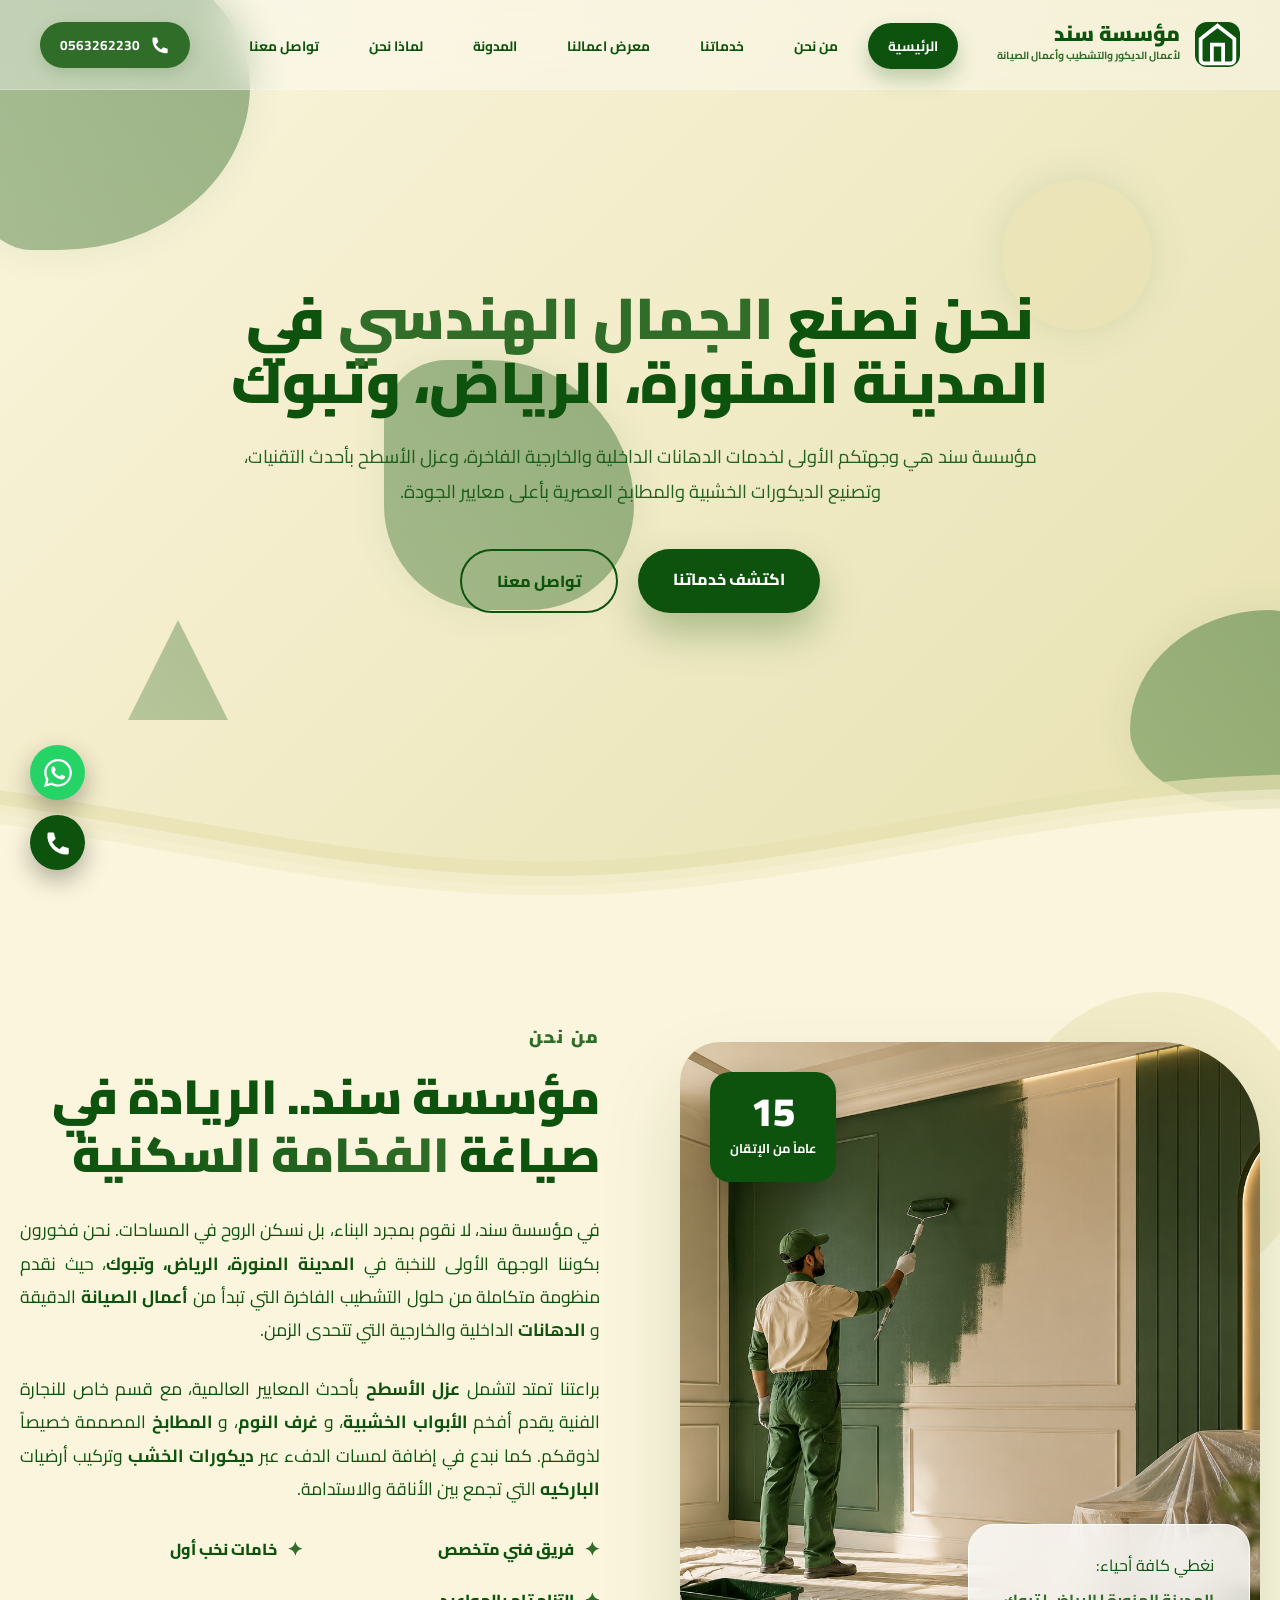
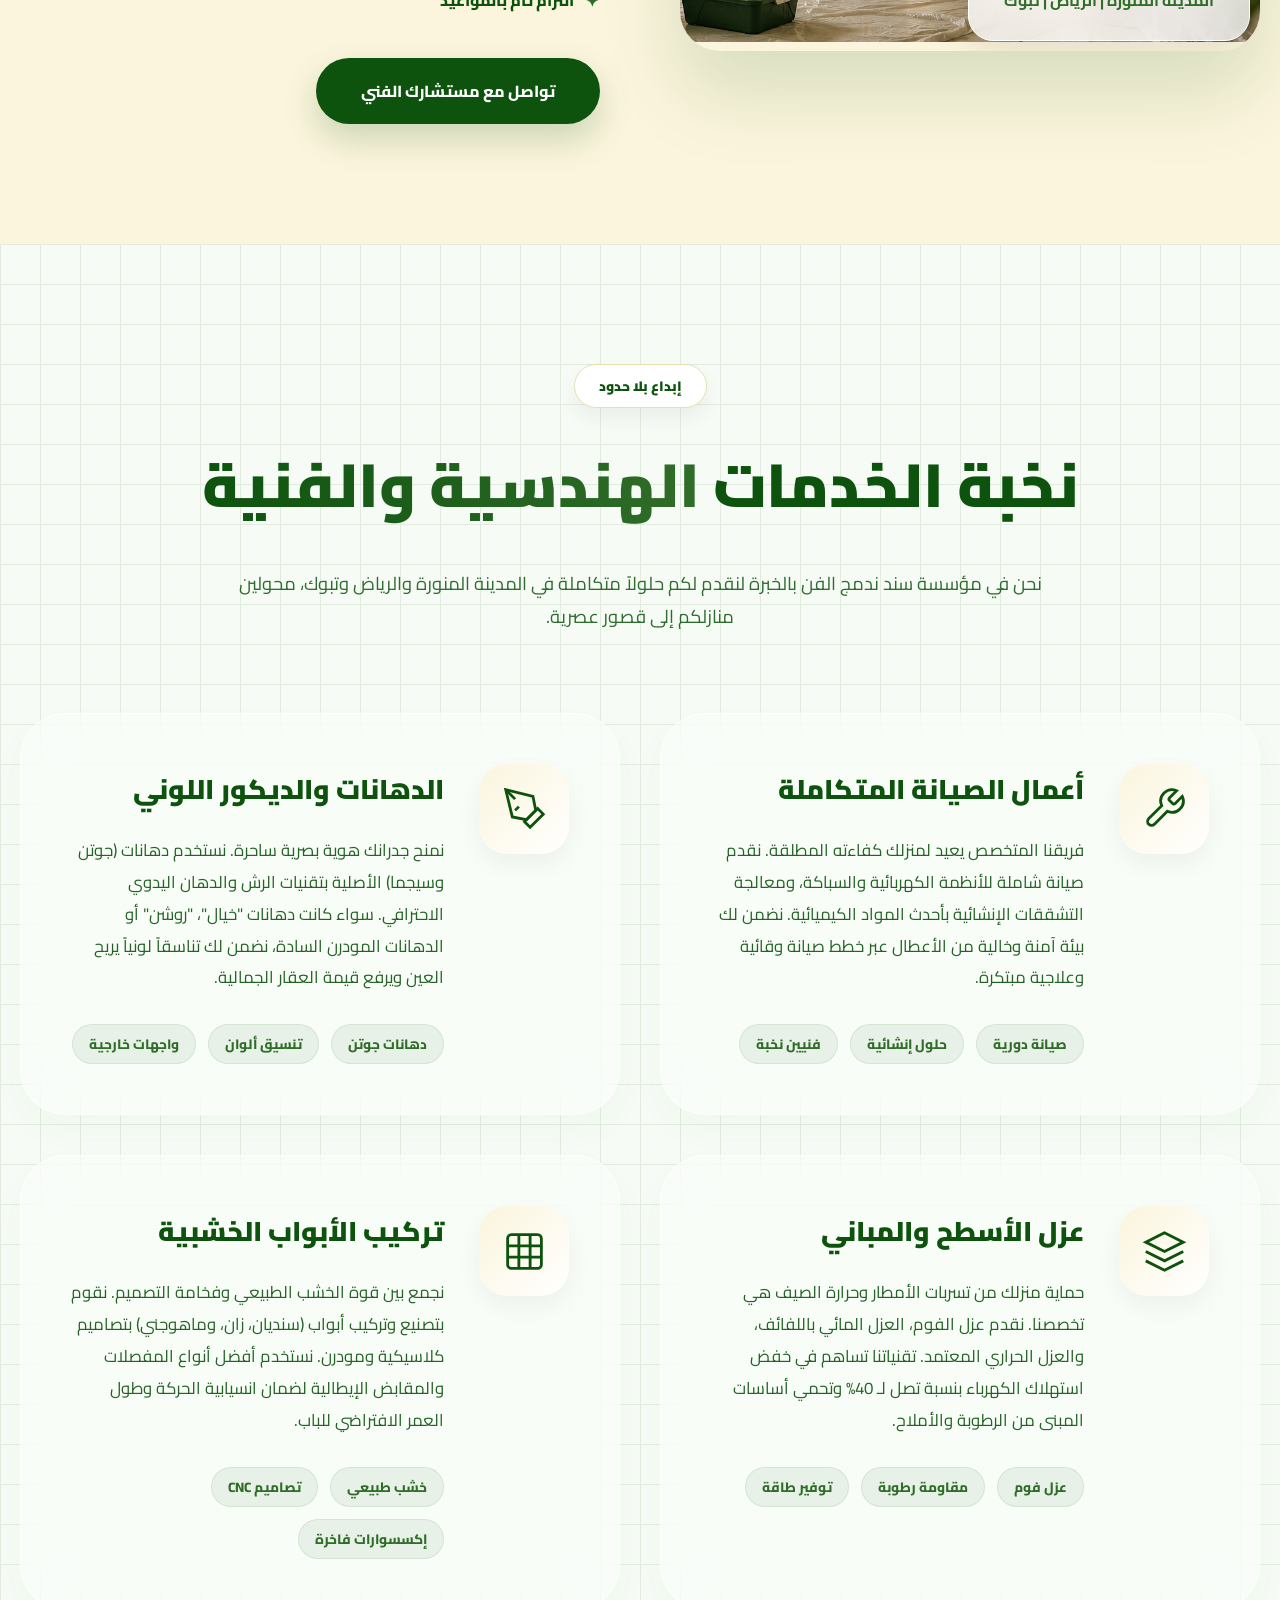
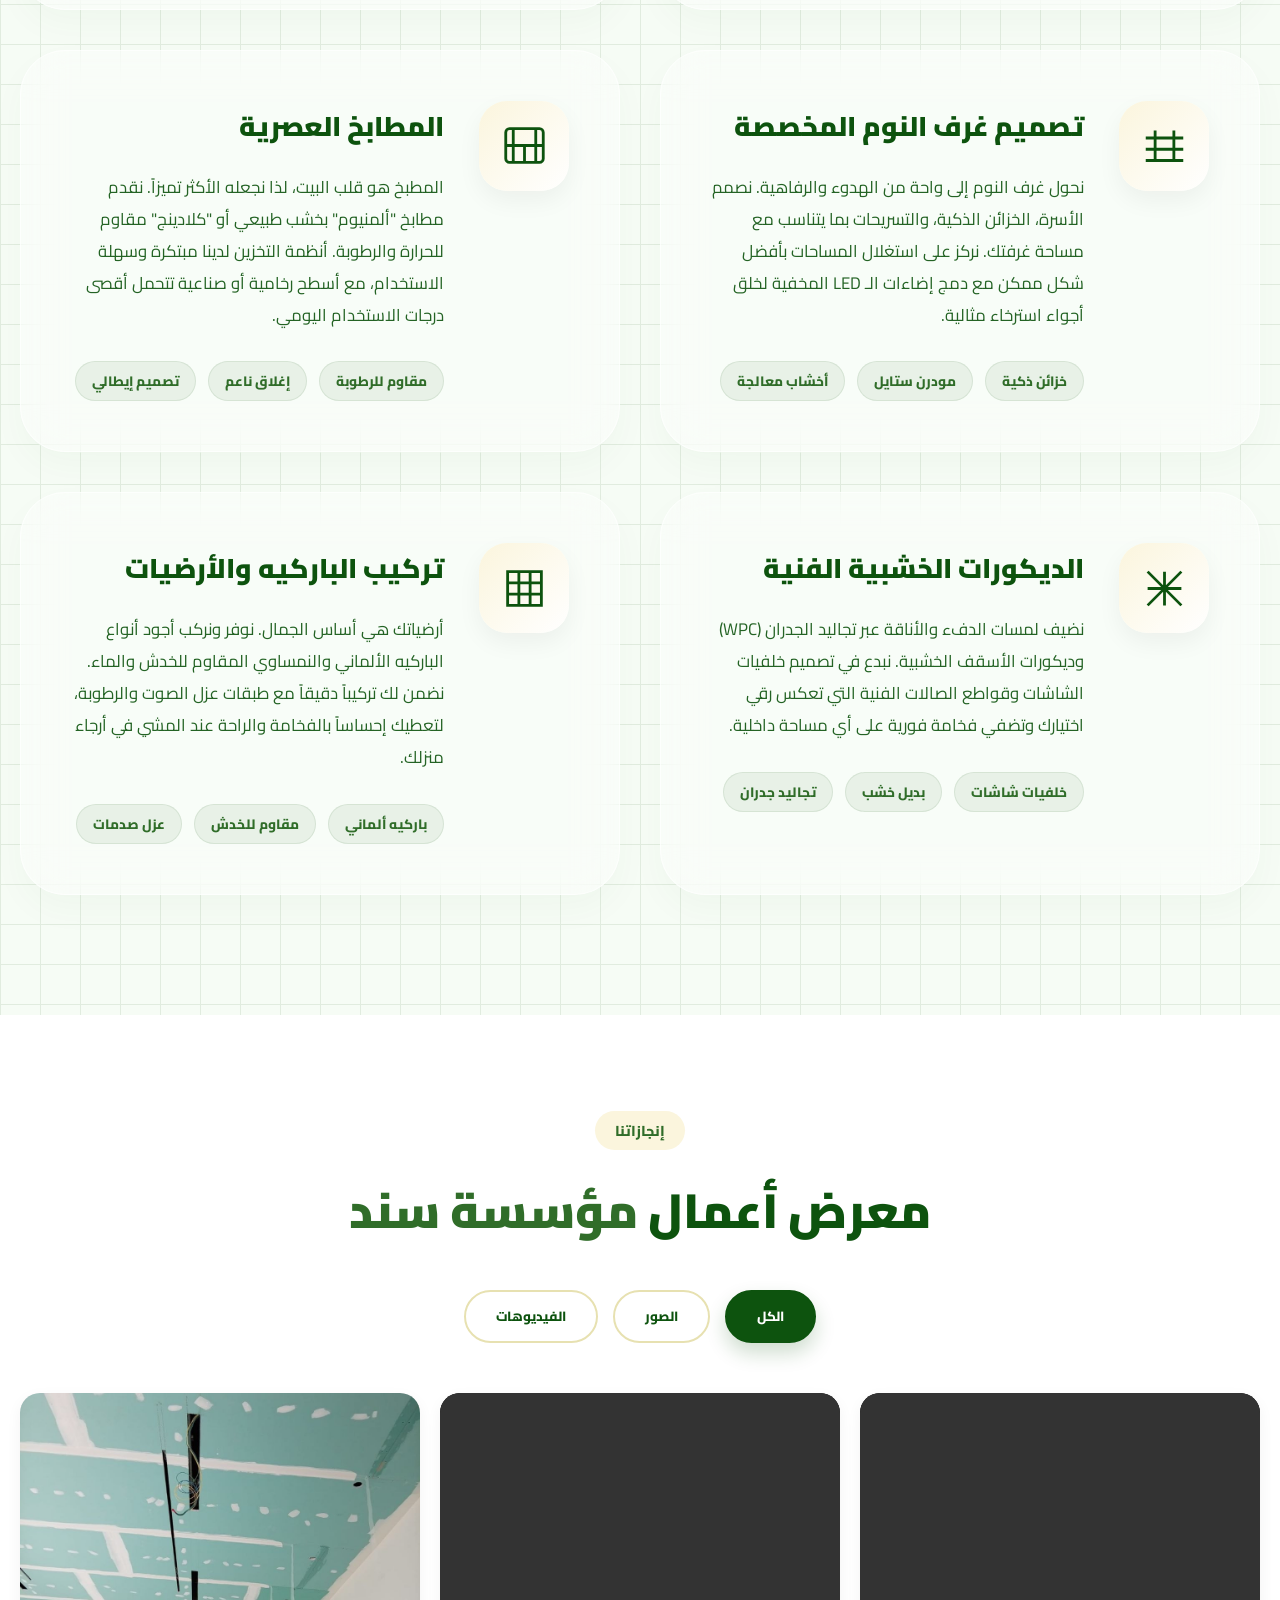
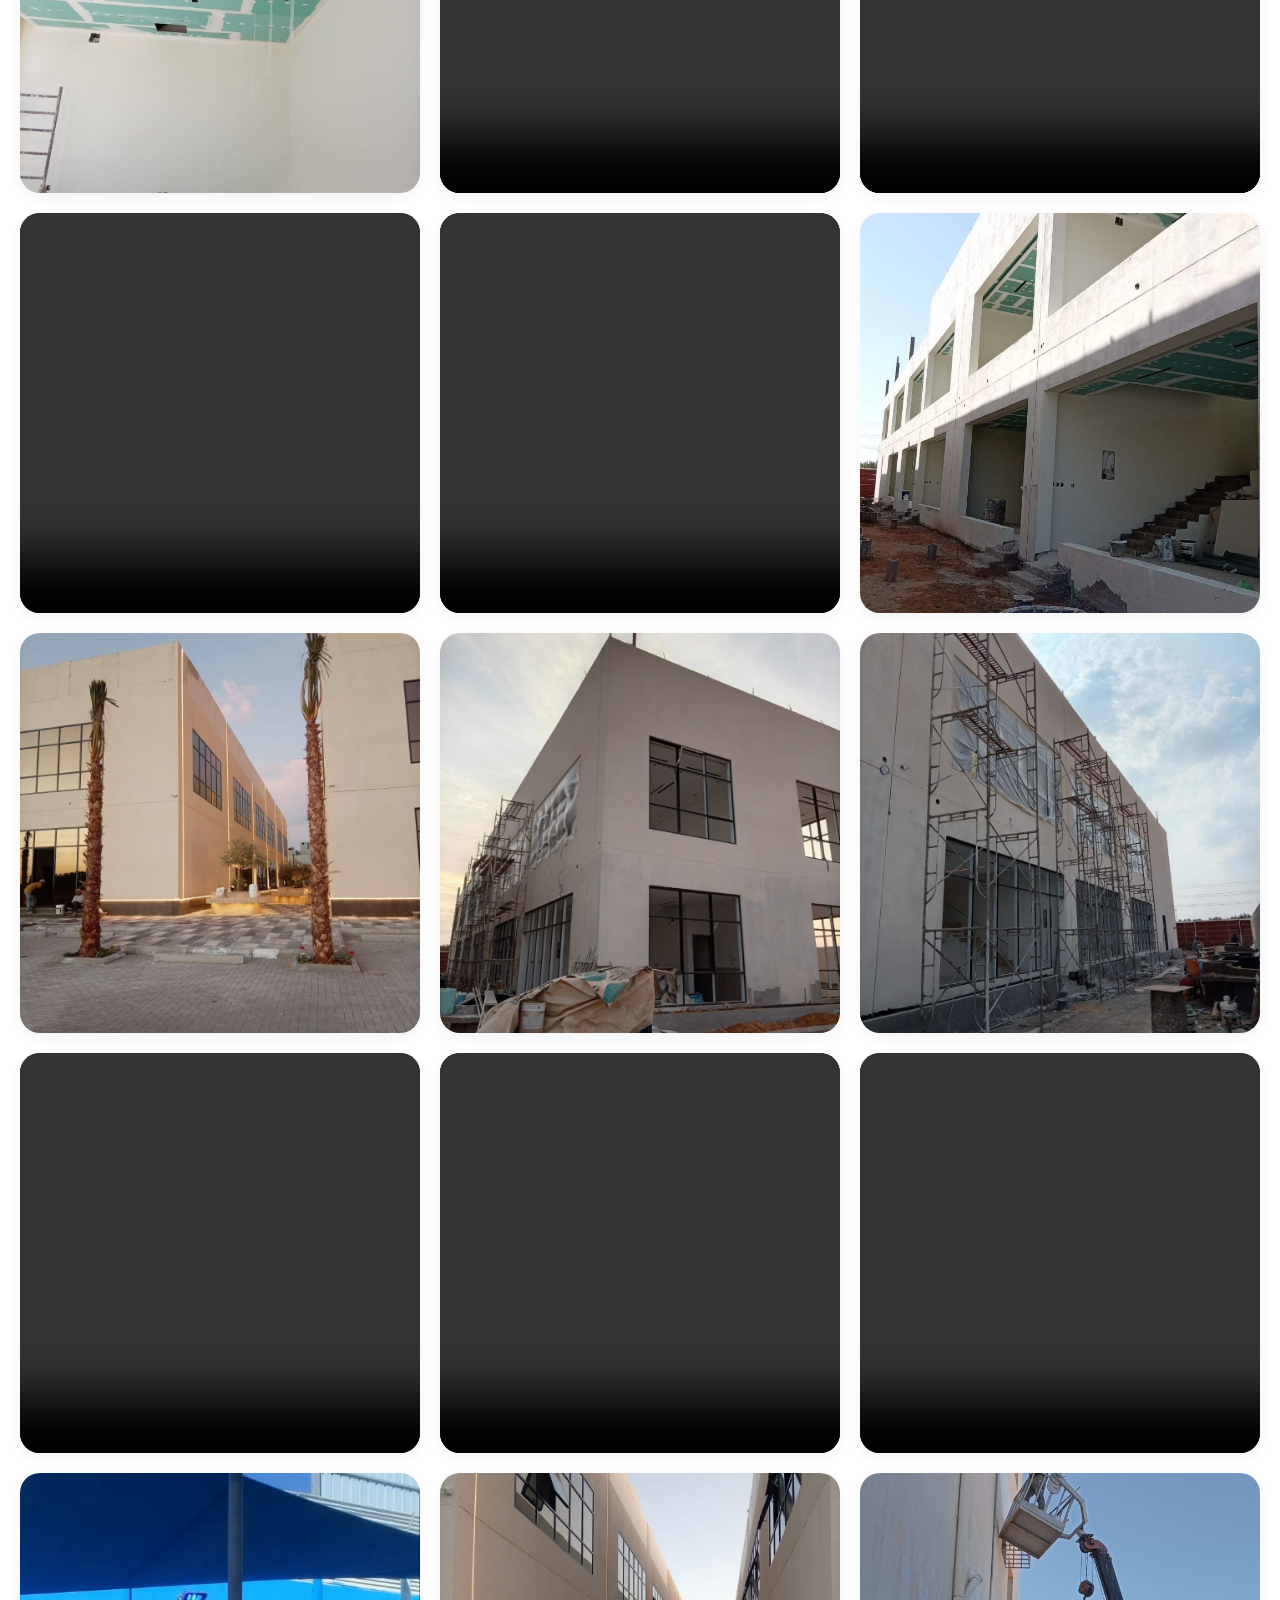
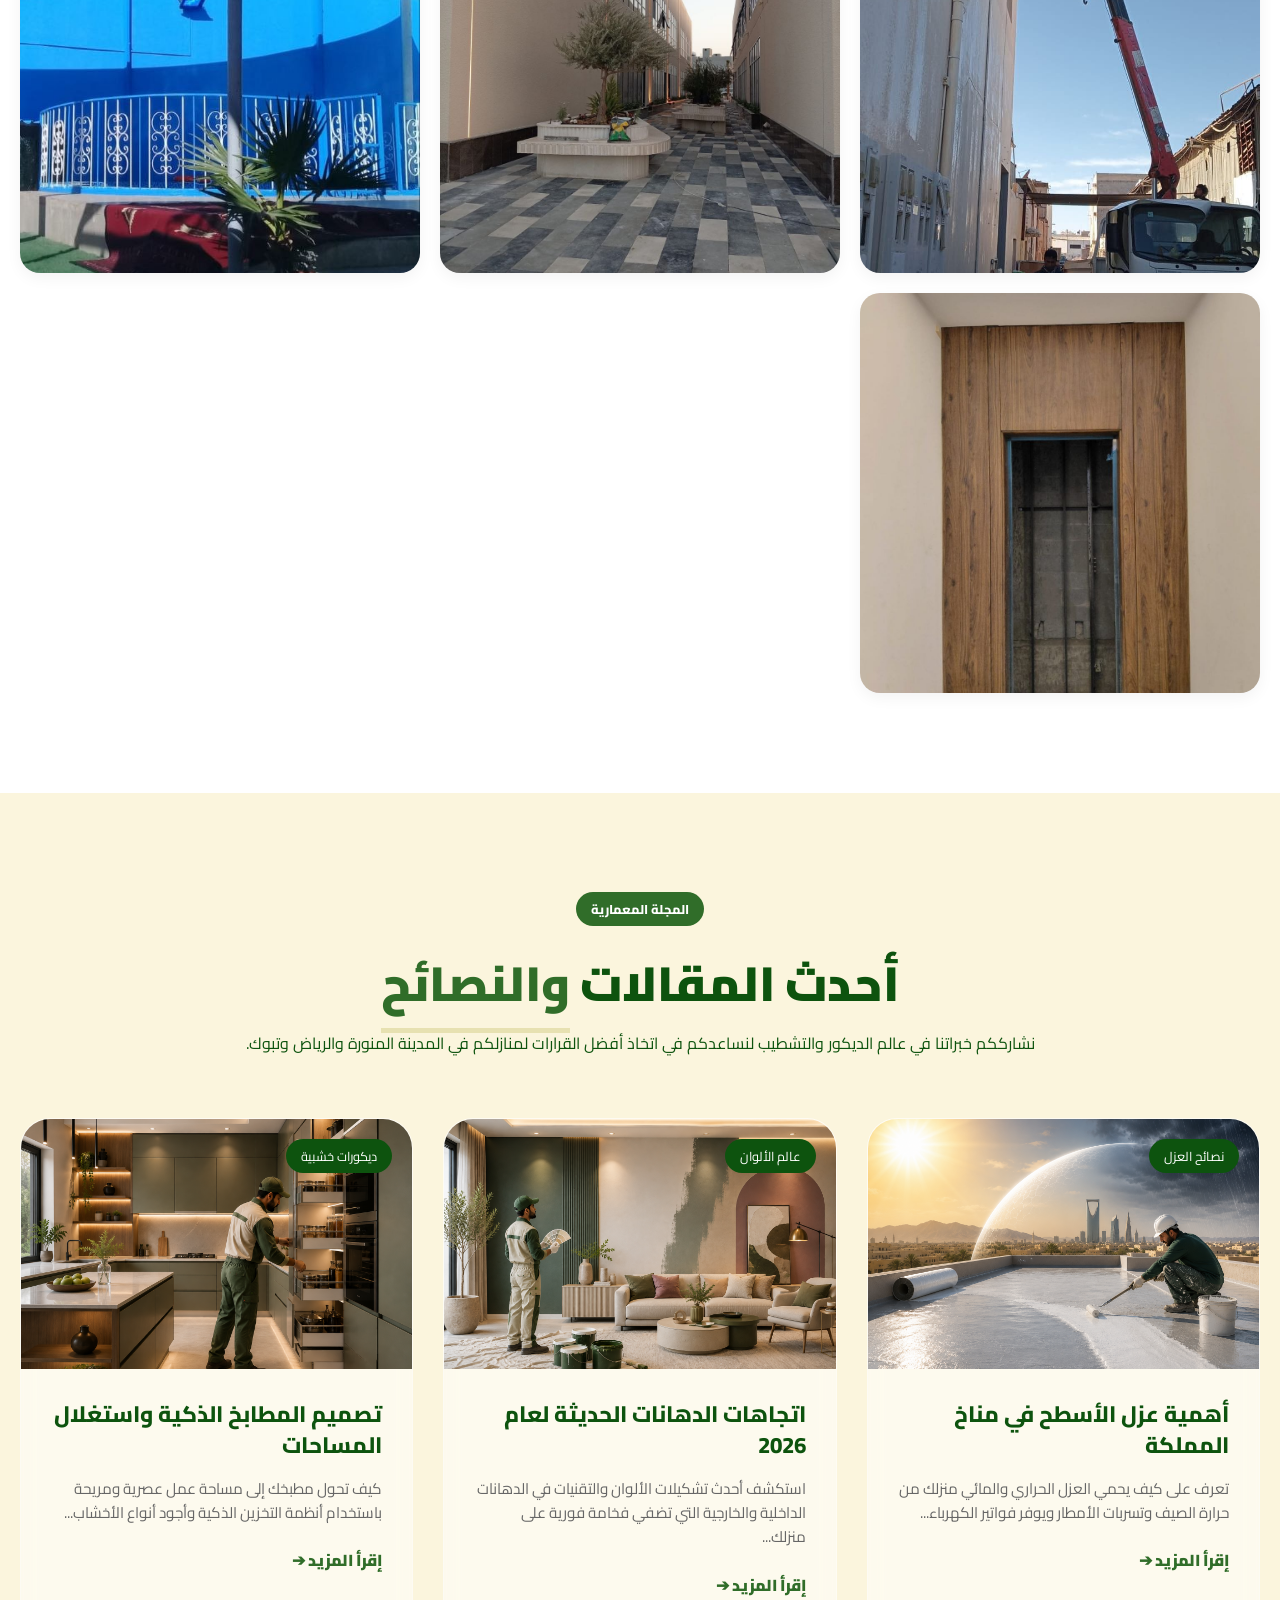
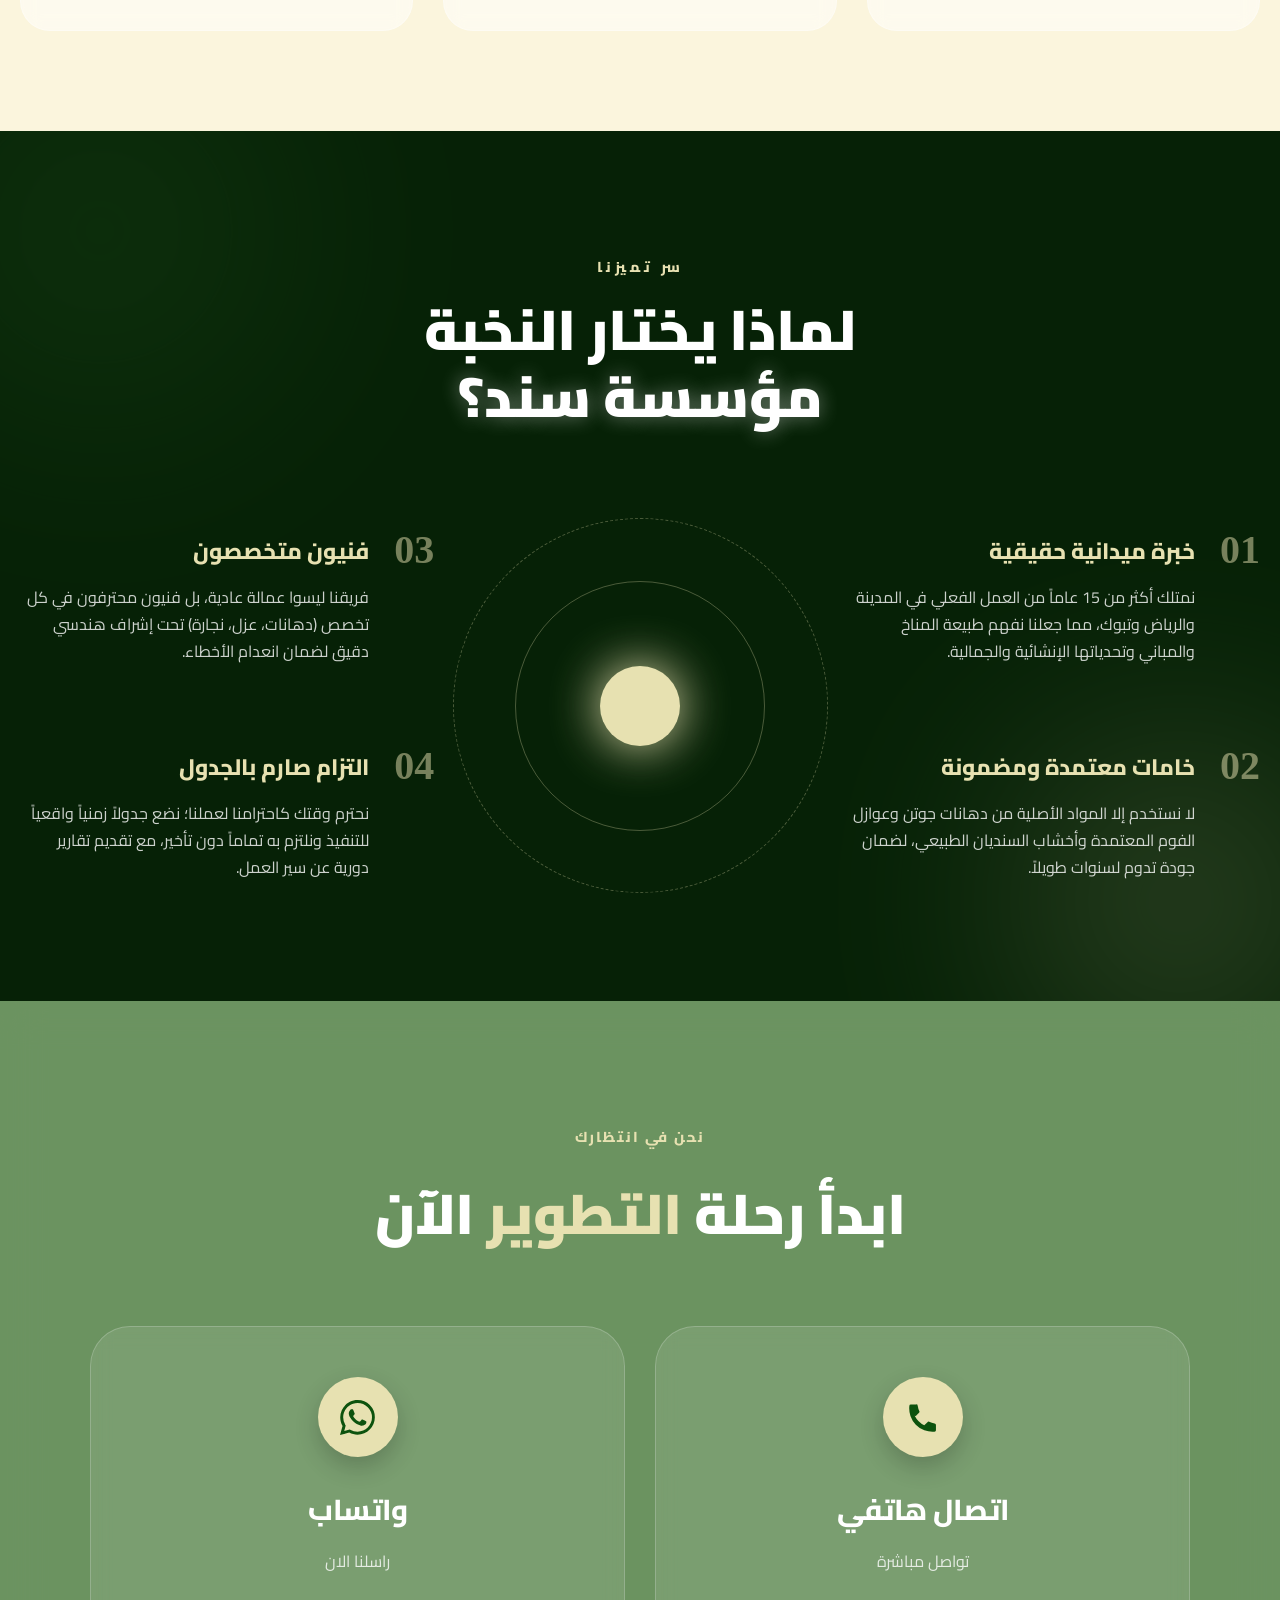
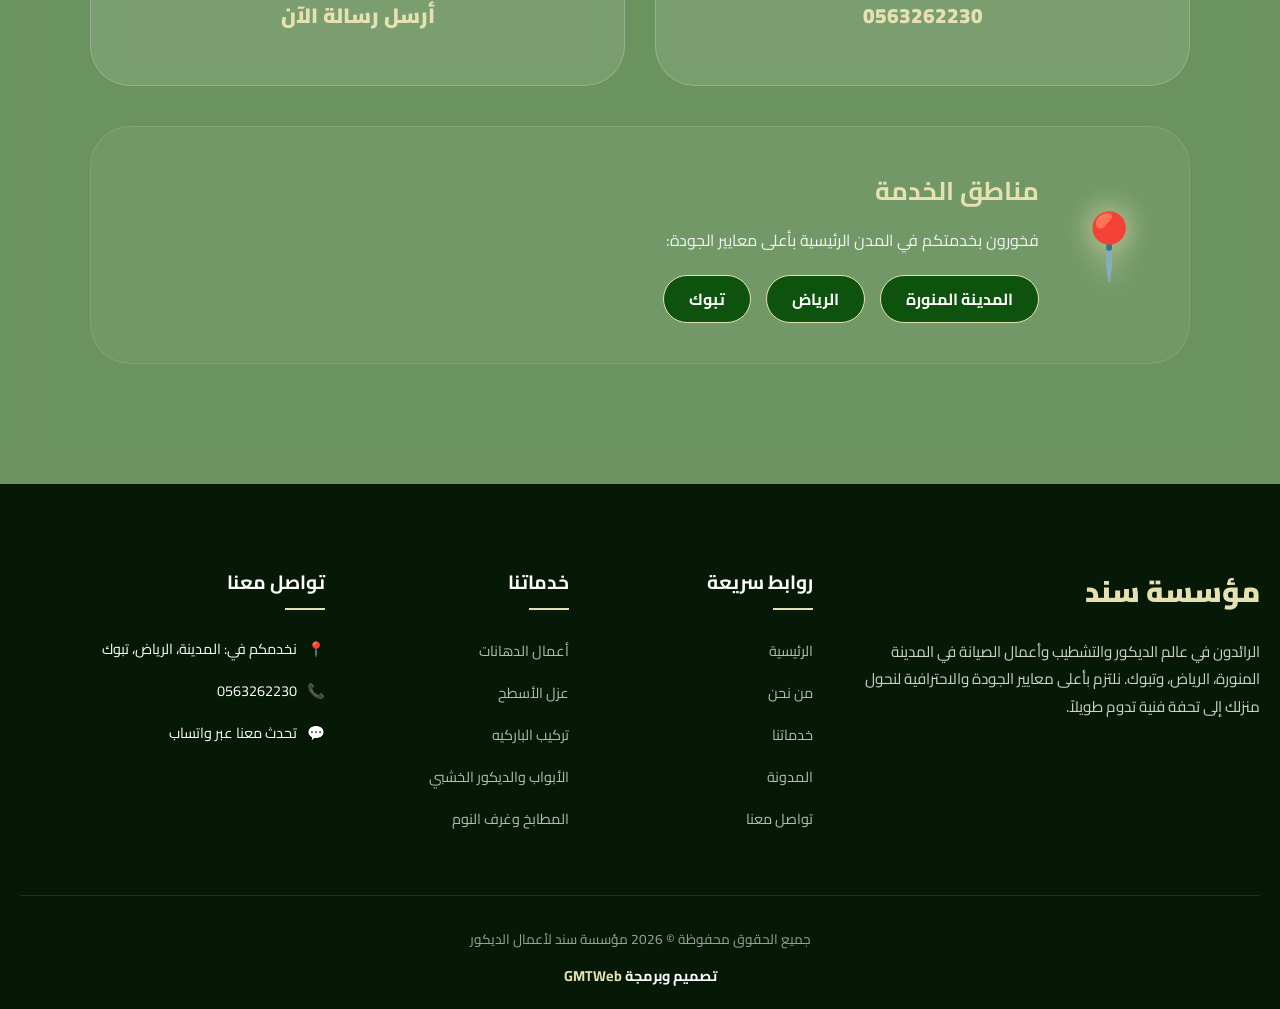
==== index.html @ 0d0f6196 "first commit" ====
<!DOCTYPE html>
<html lang="ar" dir="rtl">
<head>
    <meta charset="UTF-8">
    <meta name="viewport" content="width=device-width, initial-scale=1.0, maximum-scale=1.0, user-scalable=no">
    <title>مؤسسة سند | الفخامة في عالم الديكور</title>
    <link rel="preconnect" href="https://fonts.googleapis.com">
    <link rel="preconnect" href="https://fonts.gstatic.com" crossorigin>
    <link href="https://fonts.googleapis.com/css2?family=Cairo:wght@400;600;700;900&display=swap" rel="stylesheet">
    <link rel="stylesheet" href="style.css">
</head>
<body>

    <header class="master-header">
        <div class="nav-wrapper">
            <div class="logo-box">
                <div class="logo-symbol">
                    <svg viewBox="0 0 24 24" fill="none" stroke="currentColor" stroke-width="2">
                        <path d="M3 9l9-7 9 7v11a2 2 0 0 1-2 2H5a2 2 0 0 1-2-2z"></path>
                        <polyline points="9 22 9 12 15 12 15 22"></polyline>
                    </svg>
                </div>
                <div class="logo-text">
                    <span class="foundation-name">مؤسسة سند</span>
                    <span class="foundation-tag">لأعمال الديكور والتشطيب وأعمال الصيانة</span>
                </div>
            </div>

            <nav class="main-nav">
                <ul class="nav-list">
                    <li><a href="#home" class="nav-link active">الرئيسية</a></li>
                    <li><a href="#about" class="nav-link">من نحن</a></li>
                    <li><a href="#services" class="nav-link">خدماتنا</a></li>
                    <li><a href="#portfolio" class="nav-link">معرض اعمالنا</a></li>
                    <li><a href="#blog" class="nav-link">المدونة</a></li>
                    <li><a href="#why-us" class="nav-link">لماذا نحن</a></li>
                    <li><a href="#contact" class="nav-link">تواصل معنا</a></li>
                </ul>
            </nav>

            <div class="header-cta">
                <a href="tel:0563262230" class="btn-call-header">
                    <svg width="20" height="20" viewBox="0 0 24 24" fill="currentColor"><path d="M6.62 10.79a15.15 15.15 0 006.59 6.59l2.2-2.2a1 1 0 011.17-.24 11.72 11.72 0 003.73 1.13 1 1 0 01.91 1v3.72a1 1 0 01-1 1A16 16 0 013 4a1 1 0 011-1h3.72a1 1 0 011 .91 11.72 11.72 0 001.13 3.73 1 1 0 01-.24 1.17l-2.2 2.2z"/></svg>
                    0563262230
                </a>
                <div class="mobile-trigger">
                    <span></span>
                    <span></span>
                </div>
            </div>
        </div>
    </header>

    <aside class="side-panel">
        <div class="panel-top">
            <button class="panel-close">&times;</button>
        </div>
        <nav class="panel-nav">
            <a href="#home" class="panel-link active">الرئيسية</a>
            <a href="#about" class="panel-link">من نحن</a>
            <a href="#services" class="panel-link">خدماتنا</a>
            <a href="#portfolio" class="panel-link">معرض اعمالنا</a>
            <a href="#blog" class="panel-link">المدونة</a>
            <a href="#why-us" class="panel-link">لماذا نحن</a>
            <a href="#contact" class="panel-link">تواصل معنا</a>
        </nav>
    </aside>
    <div class="panel-backdrop"></div>

<section id="home" class="hero-master">
        <div class="hero-bg-shapes">
            <div class="moving-shape shape-1"></div>
            <div class="moving-shape shape-2"></div>
            <div class="moving-shape shape-3"></div>
            <div class="moving-shape shape-4"></div>
            <div class="moving-shape shape-5"></div>
        </div>

        <div class="hero-inner">
            <div class="hero-text">
                <h1 class="hero-title">نحن نصنع <span class="accent-text">الجمال الهندسي</span> في المدينة المنورة، الرياض، وتبوك</h1>
                <p class="hero-subtitle">مؤسسة سند هي وجهتكم الأولى لخدمات الدهانات الداخلية والخارجية الفاخرة، وعزل الأسطح بأحدث التقنيات، وتصنيع الديكورات الخشبية والمطابخ العصرية بأعلى معايير الجودة.</p>
                <div class="hero-actions">
                    <a href="#services" class="btn-main">اكتشف خدماتنا</a>
                    <a href="#contact" class="btn-outline">تواصل معنا</a>
                </div>
            </div>
        </div>

        <div class="hero-wave">
            <svg class="waves" xmlns="http://www.w3.org/2000/svg" viewBox="0 24 150 28" preserveAspectRatio="none" shape-rendering="auto">
                <defs><path id="gentle-wave" d="M-160 44c30 0 58-18 88-18s 58 18 88 18 58-18 88-18 58 18 88 18 v44h-352z" /></defs>
                <g class="parallax">
                    <use href="#gentle-wave" x="48" y="0" fill="rgba(231, 225, 177, 0.7" />
                    <use href="#gentle-wave" x="48" y="3" fill="rgba(251, 245, 221, 0.5)" />
                    <use href="#gentle-wave" x="48" y="5" fill="rgba(251, 245, 221, 0.3)" />
                    <use href="#gentle-wave" x="48" y="7" fill="#FBF5DD" />
                </g>
            </svg>
        </div>
</section>
<section id="about" class="about-lux">
    <div class="lux-container">
        <div class="lux-visual-part">
            <div class="main-frame">
                <img src="images/about.png" alt="تصميم داخلي فاخر">
                <div class="experience-badge">
                    <span class="exp-year">15</span>
                    <span class="exp-text">عاماً من الإتقان</span>
                </div>
                <div class="floating-glass-box">
                    <p>نغطي كافة أحياء:</p>
                    <strong>المدينة المنورة | الرياض | تبوك</strong>
                </div>
            </div>
            <div class="decorative-blob"></div>
        </div>

        <div class="lux-text-part">
            <div class="upper-tag">من نحن</div>
            <h2 class="lux-heading">مؤسسة سند.. الريادة في صياغة <span class="gold-gradient">الفخامة السكنية</span></h2>
            
            <p class="lux-p">
                في مؤسسة سند، لا نقوم بمجرد البناء، بل نسكن الروح في المساحات. نحن فخورون بكوننا الوجهة الأولى للنخبة في <strong>المدينة المنورة، الرياض، وتبوك</strong>، حيث نقدم منظومة متكاملة من حلول التشطيب الفاخرة التي تبدأ من <strong>أعمال الصيانة</strong> الدقيقة و <strong>الدهانات</strong> الداخلية والخارجية التي تتحدى الزمن.
            </p>

            <p class="lux-p">
                براعتنا تمتد لتشمل <strong>عزل الأسطح</strong> بأحدث المعايير العالمية، مع قسم خاص للنجارة الفنية يقدم أفخم <strong>الأبواب الخشبية</strong>، و <strong>غرف النوم</strong>، و <strong>المطابخ</strong> المصممة خصيصاً لذوقكم. كما نبدع في إضافة لمسات الدفء عبر <strong>ديكورات الخشب</strong> وتركيب أرضيات <strong>الباركيه</strong> التي تجمع بين الأناقة والاستدامة.
            </p>

            <div class="lux-features">
                <div class="l-feat">
                    <div class="l-icon">✦</div>
                    <span>فريق فني متخصص</span>
                </div>
                <div class="l-feat">
                    <div class="l-icon">✦</div>
                    <span>خامات نخب أول</span>
                </div>
                <div class="l-feat">
                    <div class="l-icon">✦</div>
                    <span>التزام تام بالمواعيد</span>
                </div>
            </div>

            <a href="#contact" class="lux-btn">تواصل مع مستشارك الفني</a>
        </div>
    </div>
</section>
<section id="services" class="premium-services">
    <div class="blueprint-overlay"></div>
    
    <div class="services-wrapper">
        <div class="services-header">
            <div class="floating-badge">إبداع بلا حدود</div>
            <h2 class="services-main-h">نخبة الخدمات <span class="gradient-text">الهندسية والفنية</span></h2>
            <p class="services-sub-p">نحن في مؤسسة سند ندمج الفن بالخبرة لنقدم لكم حلولاً متكاملة في المدينة المنورة والرياض وتبوك، محولين منازلكم إلى قصور عصرية.</p>
        </div>

        <div class="services-lux-grid">
            <div class="service-lux-card">
                <div class="lux-icon-box">
                    <svg viewBox="0 0 24 24" fill="none" stroke="currentColor" stroke-width="1.5">
                        <path d="M14.7 6.3a1 1 0 0 0 0 1.4l1.6 1.6a1 1 0 0 0 1.4 0l3.77-3.77a6 6 0 0 1-7.94 7.94l-6.91 6.91a2.12 2.12 0 0 1-3-3l6.91-6.91a6 6 0 0 1 7.94-7.94l-3.77 3.77z"/>
                    </svg>
                </div>
                <div class="lux-card-content">
                    <h3>أعمال الصيانة المتكاملة</h3>
                    <p>فريقنا المتخصص يعيد لمنزلك كفاءته المطلقة. نقدم صيانة شاملة للأنظمة الكهربائية والسباكة، ومعالجة التشققات الإنشائية بأحدث المواد الكيميائية. نضمن لك بيئة آمنة وخالية من الأعطال عبر خطط صيانة وقائية وعلاجية مبتكرة.</p>
                    <div class="lux-tags">
                        <span>صيانة دورية</span>
                        <span>حلول إنشائية</span>
                        <span>فنيين نخبة</span>
                    </div>
                </div>
            </div>

            <div class="service-lux-card">
                <div class="lux-icon-box">
                    <svg viewBox="0 0 24 24" fill="none" stroke="currentColor" stroke-width="1.5">
                        <path d="M12 19l7-7 3 3-7 7-3-3z"/>
                        <path d="M18 13l-1.5-7.5L2 2l3.5 14.5L13 18l5-5z"/>
                        <path d="M2 2l5 5"/>
                        <path d="M9 11l-2 2"/>
                    </svg>
                </div>
                <div class="lux-card-content">
                    <h3>الدهانات والديكور اللوني</h3>
                    <p>نمنح جدرانك هوية بصرية ساحرة. نستخدم دهانات (جوتن وسيجما) الأصلية بتقنيات الرش والدهان اليدوي الاحترافي. سواء كانت دهانات "خيال"، "روشن" أو الدهانات المودرن السادة، نضمن لك تناسقاً لونياً يريح العين ويرفع قيمة العقار الجمالية.</p>
                    <div class="lux-tags">
                        <span>دهانات جوتن</span>
                        <span>تنسيق ألوان</span>
                        <span>واجهات خارجية</span>
                    </div>
                </div>
            </div>

            <div class="service-lux-card">
                <div class="lux-icon-box">
                    <svg viewBox="0 0 24 24" fill="none" stroke="currentColor" stroke-width="1.5">
                        <path d="M12 2L2 7l10 5 10-5-10-5zM2 17l10 5 10-5M2 12l10 5 10-5"/>
                    </svg>
                </div>
                <div class="lux-card-content">
                    <h3>عزل الأسطح والمباني</h3>
                    <p>حماية منزلك من تسربات الأمطار وحرارة الصيف هي تخصصنا. نقدم عزل الفوم، العزل المائي باللفائف، والعزل الحراري المعتمد. تقنياتنا تساهم في خفض استهلاك الكهرباء بنسبة تصل لـ 40% وتحمي أساسات المبنى من الرطوبة والأملاح.</p>
                    <div class="lux-tags">
                        <span>عزل فوم</span>
                        <span>مقاومة رطوبة</span>
                        <span>توفير طاقة</span>
                    </div>
                </div>
            </div>

            <div class="service-lux-card">
                <div class="lux-icon-box">
                    <svg viewBox="0 0 24 24" fill="none" stroke="currentColor" stroke-width="1.5">
                        <rect x="3" y="3" width="18" height="18" rx="2"/><path d="M9 3v18M15 3v18M3 9h18M3 15h18"/>
                    </svg>
                </div>
                <div class="lux-card-content">
                    <h3>تركيب الأبواب الخشبية</h3>
                    <p>نجمع بين قوة الخشب الطبيعي وفخامة التصميم. نقوم بتصنيع وتركيب أبواب (سنديان، زان، وماهوجني) بتصاميم كلاسيكية ومودرن. نستخدم أفضل أنواع المفصلات والمقابض الإيطالية لضمان انسيابية الحركة وطول العمر الافتراضي للباب.</p>
                    <div class="lux-tags">
                        <span>خشب طبيعي</span>
                        <span>تصاميم CNC</span>
                        <span>إكسسوارات فاخرة</span>
                    </div>
                </div>
            </div>

            <div class="service-lux-card">
                <div class="lux-icon-box">
                    <svg viewBox="0 0 24 24" fill="none" stroke="currentColor" stroke-width="1.5">
                        <path d="M2 20h20M2 14h20M2 8h20M7 4v16M17 4v16"/>
                    </svg>
                </div>
                <div class="lux-card-content">
                    <h3>تصميم غرف النوم المخصصة</h3>
                    <p>نحول غرف النوم إلى واحة من الهدوء والرفاهية. نصمم الأسرة، الخزائن الذكية، والتسريحات بما يتناسب مع مساحة غرفتك. نركز على استغلال المساحات بأفضل شكل ممكن مع دمج إضاءات الـ LED المخفية لخلق أجواء استرخاء مثالية.</p>
                    <div class="lux-tags">
                        <span>خزائن ذكية</span>
                        <span>مودرن ستايل</span>
                        <span>أخشاب معالجة</span>
                    </div>
                </div>
            </div>

            <div class="service-lux-card">
                <div class="lux-icon-box">
                    <svg viewBox="0 0 24 24" fill="none" stroke="currentColor" stroke-width="1.5">
                        <path d="M4 3h16a2 2 0 0 1 2 2v14a2 2 0 0 1-2 2H4a2 2 0 0 1-2-2V5a2 2 0 0 1 2-2z"/><path d="M6 3v18M18 3v18M2 12h20M12 12v9"/>
                    </svg>
                </div>
                <div class="lux-card-content">
                    <h3>المطابخ العصرية</h3>
                    <p>المطبخ هو قلب البيت، لذا نجعله الأكثر تميزاً. نقدم مطابخ "ألمنيوم" بخشب طبيعي أو "كلادينج" مقاوم للحرارة والرطوبة. أنظمة التخزين لدينا مبتكرة وسهلة الاستخدام، مع أسطح رخامية أو صناعية تتحمل أقصى درجات الاستخدام اليومي.</p>
                    <div class="lux-tags">
                        <span>مقاوم للرطوبة</span>
                        <span>إغلاق ناعم</span>
                        <span>تصميم إيطالي</span>
                    </div>
                </div>
            </div>

            <div class="service-lux-card">
                <div class="lux-icon-box">
                    <svg viewBox="0 0 24 24" fill="none" stroke="currentColor" stroke-width="1.5">
                        <path d="M12 3v18M3 12h18M3 3l18 18M3 21L21 3"/>
                    </svg>
                </div>
                <div class="lux-card-content">
                    <h3>الديكورات الخشبية الفنية</h3>
                    <p>نضيف لمسات الدفء والأناقة عبر تجاليد الجدران (WPC) وديكورات الأسقف الخشبية. نبدع في تصميم خلفيات الشاشات وقواطع الصالات الفنية التي تعكس رقي اختيارك وتضفي فخامة فورية على أي مساحة داخلية.</p>
                    <div class="lux-tags">
                        <span>خلفيات شاشات</span>
                        <span>بديل خشب</span>
                        <span>تجاليد جدران</span>
                    </div>
                </div>
            </div>

            <div class="service-lux-card">
                <div class="lux-icon-box">
                    <svg viewBox="0 0 24 24" fill="none" stroke="currentColor" stroke-width="1.5">
                        <path d="M3 3h18v18H3V3zM9 3v18M15 3v18M3 9h18M3 15h18"/>
                    </svg>
                </div>
                <div class="lux-card-content">
                    <h3>تركيب الباركيه والأرضيات</h3>
                    <p>أرضياتك هي أساس الجمال. نوفر ونركب أجود أنواع الباركيه الألماني والنمساوي المقاوم للخدش والماء. نضمن لك تركيباً دقيقاً مع طبقات عزل الصوت والرطوبة، لتعطيك إحساساً بالفخامة والراحة عند المشي في أرجاء منزلك.</p>
                    <div class="lux-tags">
                        <span>باركيه ألماني</span>
                        <span>مقاوم للخدش</span>
                        <span>عزل صدمات</span>
                    </div>
                </div>
            </div>
        </div>
    </div>
</section>
<section id="portfolio" class="gallery-section">
    <div class="gallery-container">
        <div class="gallery-header">
            <span class="g-badge">إنجازاتنا</span>
            <h2 class="g-title">معرض أعمال <span class="g-highlight">مؤسسة سند</span></h2>
            <div class="filter-controls">
                <button class="filter-btn active" data-filter="all">الكل</button>
                <button class="filter-btn" data-filter="image">الصور</button>
                <button class="filter-btn" data-filter="video">الفيديوهات</button>
            </div>
        </div>

        <div class="gallery-grid">
            <div class="gallery-item" data-type="video">
                <video controls preload="metadata">
                    <source src="images/document_6044280417366842848.mp4" type="video/mp4">
                </video>
            </div>
            <div class="gallery-item" data-type="video">
                <video controls preload="metadata">
                    <source src="images/document_6044280417366842849.mp4" type="video/mp4">
                </video>
            </div>
            <div class="gallery-item" data-type="image">
                <img src="images/photo_6044280417826836850_y.jpg" alt="Gallery Image">
            </div>
            <div class="gallery-item" data-type="image">
                <img src="images/photo_6044280417826836851_y.jpg" alt="Gallery Image">
            </div>
            <div class="gallery-item" data-type="video">
                <video controls preload="metadata">
                    <source src="images/document_6044280417366842850.mp4" type="video/mp4">
                </video>
            </div>
            <div class="gallery-item" data-type="video">
                <video controls preload="metadata">
                    <source src="images/document_6044280417366842851.mp4" type="video/mp4">
                </video>
            </div>
            <div class="gallery-item" data-type="image">
                <img src="images/photo_6044280417826836852_y.jpg" alt="Gallery Image">
            </div>
            <div class="gallery-item" data-type="image">
                <img src="images/photo_6044280417826836853_y.jpg" alt="Gallery Image">
            </div>
            <div class="gallery-item" data-type="image">
                <img src="images/photo_6044280417826836854_y.jpg" alt="Gallery Image">
            </div>
            <div class="gallery-item" data-type="video">
                <video controls preload="metadata">
                    <source src="images/document_6044280417366842852.mp4" type="video/mp4">
                </video>
            </div>
            <div class="gallery-item" data-type="video">
                <video controls preload="metadata">
                    <source src="images/document_6044280417366842853.mp4" type="video/mp4">
                </video>
            </div>
            <div class="gallery-item" data-type="video">
                <video controls preload="metadata">
                    <source src="images/document_6044280417366842854.mp4" type="video/mp4">
                </video>
            </div>
            <div class="gallery-item" data-type="image">
                <img src="images/photo_6044280417826836855_y.jpg" alt="Gallery Image">
            </div>
            <div class="gallery-item" data-type="image">
                <img src="images/photo_6044280417826836856_y.jpg" alt="Gallery Image">
            </div>
            <div class="gallery-item" data-type="image">
                <img src="images/photo_6044280417826836857_y.jpg" alt="Gallery Image">
            </div>
            <div class="gallery-item" data-type="image">
                <img src="images/photo_6044280417826836858_y.jpg" alt="Gallery Image">
            </div>
        </div>
    </div>
</section>
<section id="blog" class="blog-section">
    <div class="blog-container">
        <div class="blog-header">
            <span class="blog-badge">المجلة المعمارية</span>
            <h2 class="blog-title">أحدث المقالات <span class="accent-line">والنصائح</span></h2>
            <p class="blog-subtitle">نشارككم خبراتنا في عالم الديكور والتشطيب لنساعدكم في اتخاذ أفضل القرارات لمنازلكم في المدينة المنورة والرياض وتبوك.</p>
        </div>

        <div class="blog-grid">
            <div class="blog-card" data-id="1">
                <div class="blog-img">
                    <img src="images/blog1.png" alt="عزل الأسطح">
                    <span class="blog-tag">نصائح العزل</span>
                </div>
                <div class="blog-info">
                    <h3>أهمية عزل الأسطح في مناخ المملكة</h3>
                    <p>تعرف على كيف يحمي العزل الحراري والمائي منزلك من حرارة الصيف وتسربات الأمطار ويوفر فواتير الكهرباء...</p>
                    <a href="details.html?id=1" class="read-more">إقرأ المزيد ➔</a>
                </div>
            </div>

            <div class="blog-card" data-id="2">
                <div class="blog-img">
                    <img src="images/blog2png.png" alt="الدهانات">
                    <span class="blog-tag">عالم الألوان</span>
                </div>
                <div class="blog-info">
                    <h3>اتجاهات الدهانات الحديثة لعام 2026</h3>
                    <p>استكشف أحدث تشكيلات الألوان والتقنيات في الدهانات الداخلية والخارجية التي تضفي فخامة فورية على منزلك...</p>
                    <a href="details.html?id=2" class="read-more">إقرأ المزيد ➔</a>
                </div>
            </div>

            <div class="blog-card" data-id="3">
                <div class="blog-img">
                    <img src="images/blog3.png" alt="المطابخ والنجارة">
                    <span class="blog-tag">ديكورات خشبية</span>
                </div>
                <div class="blog-info">
                    <h3>تصميم المطابخ الذكية واستغلال المساحات</h3>
                    <p>كيف تحول مطبخك إلى مساحة عمل عصرية ومريحة باستخدام أنظمة التخزين الذكية وأجود أنواع الأخشاب...</p>
                    <a href="details.html?id=3" class="read-more">إقرأ المزيد ➔</a>
                </div>
            </div>
        </div>
    </div>
</section>
<section id="why-us" class="why-zenith">
    <div class="zenith-bg">
        <div class="light-blur lb-1"></div>
        <div class="light-blur lb-2"></div>
    </div>

    <div class="zenith-container">
        <div class="zenith-header">
            <span class="zenith-tag">سر تميزنا</span>
            <h2 class="zenith-title">لماذا يختار النخبة <br> <span class="glow-text">مؤسسة سند؟</span></h2>
        </div>

        <div class="zenith-content">
            <div class="zenith-side zenith-left">
                <div class="zenith-item" data-aos="fade-left">
                    <div class="zenith-number">01</div>
                    <div class="zenith-info">
                        <h3>خبرة ميدانية حقيقية</h3>
                        <p>نمتلك أكثر من 15 عاماً من العمل الفعلي في المدينة والرياض وتبوك، مما جعلنا نفهم طبيعة المناخ والمباني وتحدياتها الإنشائية والجمالية.</p>
                    </div>
                </div>

                <div class="zenith-item" data-aos="fade-left">
                    <div class="zenith-number">02</div>
                    <div class="zenith-info">
                        <h3>خامات معتمدة ومضمونة</h3>
                        <p>لا نستخدم إلا المواد الأصلية من دهانات جوتن وعوازل الفوم المعتمدة وأخشاب السنديان الطبيعي، لضمان جودة تدوم لسنوات طويلاً.</p>
                    </div>
                </div>
            </div>

            <div class="zenith-center">
                <div class="zenith-orb">
                    <div class="orb-core"></div>
                    <div class="orb-ring"></div>
                    <div class="orb-ring"></div>
                </div>
            </div>

            <div class="zenith-side zenith-right">
                <div class="zenith-item" data-aos="fade-right">
                    <div class="zenith-number">03</div>
                    <div class="zenith-info">
                        <h3>فنيون متخصصون </h3>
                        <p>فريقنا ليسوا عمالة عادية، بل فنيون محترفون في كل تخصص (دهانات، عزل، نجارة) تحت إشراف هندسي دقيق لضمان انعدام الأخطاء.</p>
                    </div>
                </div>

                <div class="zenith-item" data-aos="fade-right">
                    <div class="zenith-number">04</div>
                    <div class="zenith-info">
                        <h3>التزام صارم بالجدول</h3>
                        <p>نحترم وقتك كاحترامنا لعملنا؛ نضع جدولاً زمنياً واقعياً للتنفيذ ونلتزم به تماماً دون تأخير، مع تقديم تقارير دورية عن سير العمل.</p>
                    </div>
                </div>
            </div>
        </div>
    </div>
</section>
<section id="contact" class="lux-contact">
    <div class="contact-bg-image"></div>
    <div class="contact-blur-layer"></div>

    <div class="contact-container">
        <div class="contact-header">
            <span class="c-tag">نحن في انتظارك</span>
            <h2 class="c-title">ابدأ رحلة <span class="c-highlight">التطوير</span> الآن</h2>
        </div>

        <div class="contact-main-grid">
            <a href="tel:0563262230" class="contact-glass-card call">
                <div class="c-icon-circle">
                    <svg viewBox="0 0 24 24" fill="currentColor"><path d="M6.62 10.79a15.15 15.15 0 006.59 6.59l2.2-2.2a1 1 0 011.17-.24 11.72 11.72 0 003.73 1.13 1 1 0 01.91 1v3.72a1 1 0 01-1 1A16 16 0 013 4a1 1 0 011-1h3.72a1 1 0 011 .91 11.72 11.72 0 001.13 3.73 1 1 0 01-.24 1.17l-2.2 2.2z"/></svg>
                </div>
                <h3>اتصال هاتفي</h3>
                <p>تواصل مباشرة </p>
                <span class="c-number">0563262230</span>
            </a>

            <a href="https://wa.me/966563262230" target="_blank" class="contact-glass-card whatsapp">
                <div class="c-icon-circle">
                    <svg viewBox="0 0 24 24" fill="currentColor"><path d="M17.472 14.382c-.297-.149-1.758-.867-2.03-.967-.273-.099-.471-.148-.67.15-.197.297-.767.966-.94 1.164-.173.199-.347.223-.644.075-.297-.15-1.255-.463-2.39-1.475-.883-.788-1.48-1.761-1.653-2.059-.173-.297-.018-.458.13-.606.134-.133.298-.347.446-.52.149-.174.198-.298.298-.497.099-.198.05-.371-.025-.52-.075-.149-.669-1.612-.916-2.207-.242-.579-.487-.5-.669-.51-.173-.008-.371-.01-.57-.01-.198 0-.52.074-.792.372-.272.297-1.04 1.016-1.04 2.479 0 1.462 1.065 2.875 1.213 3.074.149.198 2.096 3.2 5.077 4.487.709.306 1.262.489 1.694.625.712.227 1.36.195 1.871.118.571-.085 1.758-.719 2.006-1.413.248-.694.248-1.289.173-1.413-.074-.124-.272-.198-.57-.347m-5.421 7.403h-.004a9.87 9.87 0 01-5.031-1.378l-.361-.214-3.741.982.998-3.648-.235-.374a9.86 9.86 0 01-1.51-5.26c.001-5.45 4.436-9.884 9.888-9.884 2.64 0 5.122 1.03 6.988 2.898a9.825 9.825 0 012.893 6.994c-.003 5.45-4.437 9.884-9.885 9.884m8.413-18.297A11.815 11.815 0 0012.05 0C5.495 0 .16 5.335.157 11.892c0 2.096.547 4.142 1.588 5.945L0 24l6.335-1.662c1.72.937 3.672 1.433 5.66 1.434h.005c6.554 0 11.89-5.335 11.893-11.893a11.821 11.821 0 00-3.48-8.413z"/></svg>
                </div>
                <h3>واتساب</h3>
                <p>راسلنا الان   </p>
                <span class="c-number">أرسل رسالة الآن</span>
            </a>
        </div>

        <div class="location-glass-card">
            <div class="loc-content">
                <div class="loc-icon">📍</div>
                <div class="loc-text-box">
                    <h3>مناطق الخدمة</h3>
                    <p>فخورون بخدمتكم في المدن الرئيسية بأعلى معايير الجودة:</p>
                    <div class="city-tags">
                        <span>المدينة المنورة</span>
                        <span>الرياض</span>
                        <span>تبوك</span>
                    </div>
                </div>
            </div>
        </div>
    </div>
</section>
<footer class="main-footer">
    <div class="footer-container">
        <div class="footer-col">
            <h3 class="footer-logo">مؤسسة سند</h3>
            <p class="footer-desc">
                الرائدون في عالم الديكور والتشطيب وأعمال الصيانة في المدينة المنورة، الرياض، وتبوك. نلتزم بأعلى معايير الجودة والاحترافية لنحول منزلك إلى تحفة فنية تدوم طويلاً.
            </p>
        </div>

        <div class="footer-col">
            <h4>روابط سريعة</h4>
            <ul class="footer-links">
                <li><a href="#home">الرئيسية</a></li>
                <li><a href="#about">من نحن</a></li>
                <li><a href="#services">خدماتنا</a></li>
                <li><a href="#blog">المدونة</a></li>
                <li><a href="#contact">تواصل معنا</a></li>
            </ul>
        </div>

        <div class="footer-col">
            <h4>خدماتنا</h4>
            <ul class="footer-links">
                <li><a href="#services">أعمال الدهانات</a></li>
                <li><a href="#services">عزل الأسطح</a></li>
                <li><a href="#services">تركيب الباركيه</a></li>
                <li><a href="#services">الأبواب والديكور الخشبي</a></li>
                <li><a href="#services">المطابخ وغرف النوم</a></li>
            </ul>
        </div>

        <div class="footer-col">
            <h4>تواصل معنا</h4>
            <ul class="footer-info">
                <li><span>📍</span> نخدمكم في: المدينة، الرياض، تبوك</li>
                <li><span>📞</span> <a href="tel:0563262230">0563262230</a></li>
                <li><span>💬</span> <a href="https://wa.me/966563262230">تحدث معنا عبر واتساب</a></li>
            </ul>
        </div>
    </div>

    <div class="footer-bottom">
        <p>جميع الحقوق محفوظة &copy; 2026 مؤسسة سند لأعمال الديكور</p>
        <div class="developer-credit">
            تصميم وبرمجة <a href="https://www.facebook.com/share/17UzqgSwiu/" target="_blank">GMTWeb</a>
        </div>
    </div>
</footer>
<div class="floating-actions">
    <a href="https://wa.me/966563262230" class="float-btn float-whatsapp" target="_blank">
        <svg viewBox="0 0 24 24" fill="currentColor"><path d="M17.472 14.382c-.297-.149-1.758-.867-2.03-.967-.273-.099-.471-.148-.67.15-.197.297-.767.966-.94 1.164-.173.199-.347.223-.644.075-.297-.15-1.255-.463-2.39-1.475-.883-.788-1.48-1.761-1.653-2.059-.173-.297-.018-.458.13-.606.134-.133.298-.347.446-.52.149-.174.198-.298.298-.497.099-.198.05-.371-.025-.52-.075-.149-.669-1.612-.916-2.207-.242-.579-.487-.5-.669-.51-.173-.008-.371-.01-.57-.01-.198 0-.52.074-.792.372-.272.297-1.04 1.016-1.04 2.479 0 1.462 1.065 2.875 1.213 3.074.149.198 2.096 3.2 5.077 4.487.709.306 1.262.489 1.694.625.712.227 1.36.195 1.871.118.571-.085 1.758-.719 2.006-1.413.248-.694.248-1.289.173-1.413-.074-.124-.272-.198-.57-.347m-5.421 7.403h-.004a9.87 9.87 0 01-5.031-1.378l-.361-.214-3.741.982.998-3.648-.235-.374a9.86 9.86 0 01-1.51-5.26c.001-5.45 4.436-9.884 9.888-9.884 2.64 0 5.122 1.03 6.988 2.898a9.825 9.825 0 012.893 6.994c-.003 5.45-4.437 9.884-9.885 9.884m8.413-18.297A11.815 11.815 0 0012.05 0C5.495 0 .16 5.335.157 11.892c0 2.096.547 4.142 1.588 5.945L0 24l6.335-1.662c1.72.937 3.672 1.433 5.66 1.434h.005c6.554 0 11.89-5.335 11.893-11.893a11.821 11.821 0 00-3.48-8.413z"/></svg>
    </a>
    <a href="tel:0563262230" class="float-btn float-call">
        <svg viewBox="0 0 24 24" fill="currentColor"><path d="M6.62 10.79a15.15 15.15 0 006.59 6.59l2.2-2.2a1 1 0 011.17-.24 11.72 11.72 0 003.73 1.13 1 1 0 01.91 1v3.72a1 1 0 01-1 1A16 16 0 013 4a1 1 0 011-1h3.72a1 1 0 011 .91 11.72 11.72 0 001.13 3.73 1 1 0 01-.24 1.17l-2.2 2.2z"/></svg>
    </a>
</div>
    <script src="script.js"></script>
</body>
</html>
---- style.css ----
:root {
    --primary: #0D530E;
    --secondary: #306D29;
    --bg: #FBF5DD;
    --accent: #E7E1B1;
    --white: #ffffff;
    --glass: rgba(255, 255, 255, 0.35);
}

* {
    margin: 0;
    padding: 0;
    box-sizing: border-box;
    font-family: 'Cairo', sans-serif;
    text-decoration: none;
    list-style: none;
}

body {
    background-color: var(--bg);
    color: var(--primary);
    overflow-x: hidden;
}

.master-header {
    position: fixed;
    top: 0;
    left: 0;
    width: 100%;
    height: 90px;
    z-index: 1000;
    background: var(--glass);
    backdrop-filter: blur(20px);
    -webkit-backdrop-filter: blur(20px);
    border-bottom: 1px solid rgba(255, 255, 255, 0.2);
    transition: 0.4s;
}

.nav-wrapper {
    max-width: 1400px;
    margin: 0 auto;
    height: 100%;
    display: flex;
    justify-content: space-between;
    align-items: center;
    padding: 0 40px;
}

.logo-box {
    display: flex;
    align-items: center;
    gap: 15px;
}

.logo-symbol {
    width: 45px;
    height: 45px;
    background: var(--primary);
    color: var(--white);
    display: flex;
    justify-content: center;
    align-items: center;
    border-radius: 12px;
}

.logo-text {
    display: flex;
    flex-direction: column;
}

.foundation-name {
    font-size: 1.5rem;
    font-weight: 900;
    line-height: 1;
    color: var(--primary);
}

.foundation-tag {
    font-size: 0.7rem;
    font-weight: 700;
    color: var(--secondary);
}

.main-nav .nav-list {
    display: flex;
    gap: 10px;
}

.nav-link {
    color: var(--primary);
    font-weight: 700;
    font-size: 0.95rem;
    padding: 10px 20px;
    border-radius: 50px;
    transition: 0.4s cubic-bezier(0.4, 0, 0.2, 1);
}

.nav-link.active {
    background: var(--primary);
    color: var(--white);
    box-shadow: 0 10px 20px rgba(13, 83, 14, 0.25);
    transform: translateY(-2px);
}

.btn-call-header {
    background: var(--secondary);
    color: var(--white);
    padding: 12px 25px;
    border-radius: 50px;
    font-weight: 700;
    display: flex;
    align-items: center;
    gap: 10px;
    box-shadow: 0 5px 15px rgba(48, 109, 41, 0.2);
    transition: 0.3s;
}

.btn-call-header:hover {
    background: var(--primary);
    transform: scale(1.05);
}

.mobile-trigger {
    display: none;
    flex-direction: column;
    gap: 7px;
    cursor: pointer;
}

.mobile-trigger span {
    width: 30px;
    height: 3px;
    background: var(--primary);
    border-radius: 10px;
}

.hero-master {
    position: relative;
    height: 100vh;
    display: flex;
    align-items: center;
    justify-content: center;
    overflow: hidden;
    background: linear-gradient(135deg, #FBF5DD 0%, #E7E1B1 100%);
}

.hero-bg-shapes {
    position: absolute;
    inset: 0;
}

.moving-shape {
    position: absolute;
    background: linear-gradient(45deg, var(--secondary), var(--primary));
    opacity: 0.4;
    filter: drop-shadow(0 0 20px rgba(13, 83, 14, 0.2));
    animation: moveShapes 20s infinite alternate cubic-bezier(0.45, 0.05, 0.55, 0.95);
}

.shape-1 { width: 300px; height: 300px; border-radius: 40% 60% 70% 30% / 40% 50% 60% 50%; top: -50px; left: -50px; }
.shape-2 { width: 200px; height: 200px; border-radius: 70% 30% 30% 70% / 60% 40% 60% 40%; bottom: 10%; right: -50px; animation-duration: 25s; }
.shape-3 { width: 150px; height: 150px; border-radius: 50%; top: 20%; right: 10%; background: var(--accent); opacity: 0.6; }
.shape-4 { width: 100px; height: 100px; clip-path: polygon(50% 0%, 0% 100%, 100% 100%); bottom: 20%; left: 10%; opacity: 0.3; }
.shape-5 { width: 250px; height: 250px; border-radius: 30% 70% 50% 50%; top: 40%; left: 30%; animation-duration: 15s; }

@keyframes moveShapes {
    from { transform: translate(0, 0) rotate(0deg) scale(1); }
    to { transform: translate(100px, 50px) rotate(360deg) scale(1.2); }
}

.hero-inner {
    position: relative;
    z-index: 10;
    max-width: 1000px;
    text-align: center;
    padding: 0 20px;
}

.hero-title {
    font-size: clamp(2rem, 6vw, 4.5rem);
    font-weight: 900;
    line-height: 1.1;
    margin-bottom: 25px;
    color: var(--primary);
}

.accent-text {
    color: var(--secondary);
    position: relative;
}

.hero-subtitle {
    font-size: clamp(1.1rem, 2vw, 1.4rem);
    color: var(--primary);
    opacity: 0.9;
    margin-bottom: 40px;
    max-width: 800px;
    margin-inline: auto;
}

.hero-actions {
    display: flex;
    justify-content: center;
    gap: 20px;
}

.btn-main {
    background: var(--primary);
    color: var(--white);
    padding: 18px 45px;
    border-radius: 50px;
    font-weight: 800;
    box-shadow: 0 20px 40px rgba(13, 83, 14, 0.3);
    transition: 0.4s;
}

.btn-outline {
    background: transparent;
    color: var(--primary);
    padding: 18px 45px;
    border-radius: 50px;
    font-weight: 800;
    border: 2px solid var(--primary);
    transition: 0.4s;
}

.btn-main:hover, .btn-outline:hover {
    transform: translateY(-5px);
}

.hero-wave {
    position: absolute;
    bottom: 0;
    width: 100%;
    line-height: 0;
}

.waves {
    position: relative;
    width: 100%;
    height: 15vh;
    min-height: 100px;
    max-height: 150px;
}

.parallax > use {
    animation: move-forever 25s cubic-bezier(.55,.5,.45,.5) infinite;
}
.parallax > use:nth-child(1) { animation-delay: -2s; animation-duration: 7s; }
.parallax > use:nth-child(2) { animation-delay: -3s; animation-duration: 10s; }
.parallax > use:nth-child(3) { animation-delay: -4s; animation-duration: 13s; }
.parallax > use:nth-child(4) { animation-delay: -5s; animation-duration: 20s; }

@keyframes move-forever {
    0% { transform: translate3d(-90px,0,0); }
    100% { transform: translate3d(85px,0,0); }
}

.side-panel {
    position: fixed;
    top: 0;
    right: -100%;
    width: 260px;
    height: 100vh;
    background: var(--white);
    z-index: 2000;
    padding: 40px 20px;
    transition: 0.6s cubic-bezier(0.85, 0, 0.15, 1);
}

.side-panel.open { right: 0; }

.panel-close {
    font-size: 2.5rem;
    background: none;
    border: none;
    color: var(--primary);
    cursor: pointer;
}

.panel-nav {
    margin-top: 50px;
    display: flex;
    flex-direction: column;
    gap: 15px;
}

.panel-link {
    font-size: 1.2rem;
    font-weight: 800;
    color: var(--primary);
    padding: 15px;
    border-radius: 12px;
}

.panel-link.active {
    background: var(--primary);
    color: var(--white);
}

.panel-backdrop {
    position: fixed;
    inset: 0;
    background: rgba(0,0,0,0.4);
    z-index: 1500;
    display: none;
    backdrop-filter: blur(5px);
}

@media (max-width: 1100px) {
    .main-nav { display: none; }
    .mobile-trigger { display: flex; }
    .btn-call-header { display: none; }
}

@media (max-width: 480px) {
    .hero-actions { flex-direction: column; }
    .nav-wrapper { padding: 0 20px; }
    .foundation-name { font-size: 1.2rem; }
}
.foundation-name {
    font-size: 1.3rem;
}

.foundation-tag {
    font-size: 0.65rem;
}

.nav-link {
    font-size: 0.85rem;
}

.hero-title {
    font-size: clamp(1.8rem, 5.5vw, 3.6rem);
}

.hero-subtitle {
    font-size: clamp(0.95rem, 1.7vw, 1.15rem);
}

.btn-main, .btn-outline {
    font-size: 1rem;
    padding: 15px 35px;
}

.btn-call-header {
    font-size: 0.85rem;
    padding: 10px 20px;
}

.panel-link {
    font-size: 1.05rem;
}

@media (max-width: 480px) {
    .foundation-name {
        font-size: 1.1rem;
    }
    
    .hero-title {
        font-size: 1.5rem;
    }

    .hero-subtitle {
        font-size: 0.9rem;
    }
}
@media (max-width: 480px) {
    .hero-actions {
        display: flex;
        flex-direction: column;
        gap: 12px;
        width: 100%;
    }

    .btn-main, .btn-outline {
        display: block;
        width: 100%;
        text-align: center;
    }
}
.about-lux {
    padding: 120px 20px;
    background: var(--bg);
    position: relative;
    overflow: hidden;
}

.lux-container {
    max-width: 1300px;
    margin: 0 auto;
    display: flex;
    align-items: center;
    gap: 80px;
}

.lux-visual-part {
    flex: 1;
    position: relative;
    padding-bottom: 50px;
}

.main-frame {
    position: relative;
    z-index: 5;
    border-radius: 40px 100px 40px 40px;
    overflow: hidden;
    box-shadow: 0 40px 80px rgba(13, 83, 14, 0.15);
}

.main-frame img {
    width: 100%;
    height: 600px;
    object-fit: cover;
    transition: 0.8s;
}

.main-frame:hover img {
    transform: scale(1.1);
}

.experience-badge {
    position: absolute;
    top: 30px;
    left: 30px;
    background: var(--primary);
    color: var(--white);
    padding: 20px;
    border-radius: 20px;
    text-align: center;
    box-shadow: 0 15px 30px rgba(0,0,0,0.2);
}

.exp-year {
    display: block;
    font-size: 2.5rem;
    font-weight: 900;
    line-height: 1;
}

.exp-text {
    font-size: 0.8rem;
    font-weight: 700;
}

.floating-glass-box {
    position: absolute;
    bottom: 10px;
    right: 10px;
    background: rgba(255, 255, 255, 0.8);
    backdrop-filter: blur(20px);
    border: 1px solid var(--white);
    padding: 25px 35px;
    border-radius: 25px;
    box-shadow: 0 20px 40px rgba(0,0,0,0.08);
}

.floating-glass-box strong {
    color: var(--secondary);
    display: block;
    margin-top: 5px;
}

.decorative-blob {
    position: absolute;
    top: -50px;
    right: -50px;
    width: 300px;
    height: 300px;
    background: var(--accent);
    border-radius: 50%;
    z-index: 1;
    opacity: 0.5;
}

.lux-text-part {
    flex: 1;
}

.upper-tag {
    color: var(--secondary);
    font-weight: 900;
    font-size: 1.1rem;
    margin-bottom: 15px;
    letter-spacing: 2px;
}

.lux-heading {
    font-size: clamp(2rem, 4vw, 3rem);
    font-weight: 900;
    line-height: 1.2;
    margin-bottom: 30px;
    color: var(--primary);
}

.gold-gradient {
    color: var(--secondary);
    background: linear-gradient(90deg, var(--primary), var(--secondary));
    -webkit-background-clip: text;
    -webkit-text-fill-color: transparent;
}

.lux-p {
    font-size: 1.1rem;
    line-height: 1.9;
    color: var(--primary);
    margin-bottom: 25px;
    text-align: justify;
}

.lux-features {
    display: grid;
    grid-template-columns: 1fr 1fr;
    gap: 15px;
    margin-bottom: 40px;
}

.l-feat {
    display: flex;
    align-items: center;
    gap: 10px;
    font-weight: 800;
    color: var(--primary);
}

.l-icon {
    color: var(--secondary);
    font-size: 1.2rem;
}

.lux-btn {
    display: inline-block;
    background: var(--primary);
    color: var(--white);
    padding: 18px 45px;
    border-radius: 50px;
    font-weight: 800;
    box-shadow: 0 15px 35px rgba(13, 83, 14, 0.2);
    transition: 0.4s;
}

.lux-btn:hover {
    transform: translateY(-5px);
    background: var(--secondary);
}

@media (max-width: 1100px) {
    .lux-container {
        flex-direction: column;
        gap: 100px;
    }
    .lux-visual-part {
        width: 100%;
        max-width: 600px;
    }
}

@media (max-width: 480px) {
    .main-frame {
        border-radius: 30px;
    }
    .main-frame img {
        height: 400px;
    }
    .floating-glass-box {
        right: 0;
        bottom: -20px;
        width: 90%;
        padding: 15px;
    }
    .lux-features {
        grid-template-columns: 1fr;
    }
}
.premium-services {
    position: relative;
    padding: 120px 20px;
    background-color: #f6fcf5;
    overflow: hidden;
}

.blueprint-overlay {
    position: absolute;
    inset: 0;
    opacity: 0.1;
    background-image: linear-gradient(#306d29 1.5px, transparent 1.5px), linear-gradient(90deg, #306d29 1.5px, transparent 1.5px);
    background-size: 40px 40px;
    z-index: 1;
}

.services-wrapper {
    max-width: 1300px;
    margin: 0 auto;
    position: relative;
    z-index: 5;
}

.services-header {
    text-align: center;
    margin-bottom: 80px;
}

.floating-badge {
    display: inline-block;
    padding: 8px 24px;
    background: var(--white);
    color: var(--primary);
    border-radius: 50px;
    font-weight: 900;
    font-size: 0.85rem;
    box-shadow: 0 10px 20px rgba(0,0,0,0.05);
    margin-bottom: 20px;
    border: 1px solid var(--accent);
}

.services-main-h {
    font-size: clamp(2.2rem, 5vw, 3.8rem);
    font-weight: 900;
    color: var(--primary);
    margin-bottom: 25px;
}

.gradient-text {
    background: linear-gradient(90deg, var(--primary), var(--secondary));
    -webkit-background-clip: text;
    -webkit-text-fill-color: transparent;
}

.services-sub-p {
    max-width: 850px;
    margin: 0 auto;
    font-size: 1.15rem;
    color: var(--primary);
    line-height: 1.8;
    opacity: 0.85;
}

.services-lux-grid {
    display: grid;
    grid-template-columns: repeat(2, 1fr);
    gap: 40px;
}

.service-lux-card {
    background: rgba(255, 255, 255, 0.4);
    backdrop-filter: blur(20px);
    -webkit-backdrop-filter: blur(20px);
    border: 1px solid rgba(255, 255, 255, 0.6);
    border-radius: 45px;
    padding: 50px;
    display: flex;
    gap: 35px;
    transition: all 0.5s cubic-bezier(0.23, 1, 0.32, 1);
    box-shadow: 0 15px 35px rgba(13, 83, 14, 0.03);
}

.service-lux-card:hover {
    transform: translateY(-12px);
    background: var(--white);
    border-color: var(--secondary);
    box-shadow: 0 40px 70px rgba(13, 83, 14, 0.12);
}

.lux-icon-box {
    width: 90px;
    height: 90px;
    background: linear-gradient(135deg, var(--bg), var(--white));
    color: var(--primary);
    border-radius: 28px;
    display: flex;
    align-items: center;
    justify-content: center;
    flex-shrink: 0;
    box-shadow: 0 10px 25px rgba(0,0,0,0.05);
    transition: 0.5s;
}

.lux-icon-box svg {
    width: 45px;
    height: 45px;
    stroke: var(--primary);
}

.service-lux-card:hover .lux-icon-box {
    background: var(--primary);
    transform: rotateY(180deg);
}

.service-lux-card:hover .lux-icon-box svg {
    stroke: var(--white);
}

.lux-card-content h3 {
    font-size: 1.7rem;
    font-weight: 900;
    color: var(--primary);
    margin-bottom: 20px;
}

.lux-card-content p {
    font-size: 1.05rem;
    color: var(--primary);
    line-height: 1.9;
    margin-bottom: 30px;
    opacity: 0.9;
}

.lux-tags {
    display: flex;
    flex-wrap: wrap;
    gap: 12px;
}

.lux-tags span {
    background: rgba(48, 109, 41, 0.08);
    color: var(--secondary);
    padding: 6px 16px;
    border-radius: 50px;
    font-size: 0.85rem;
    font-weight: 800;
    border: 1px solid rgba(48, 109, 41, 0.1);
}

@media (max-width: 1200px) {
    .services-lux-grid { gap: 25px; }
    .service-lux-card { padding: 35px; }
}

@media (max-width: 1024px) {
    .services-lux-grid { grid-template-columns: 1fr; }
}

@media (max-width: 768px) {
    .service-lux-card { flex-direction: column; text-align: center; border-radius: 35px; }
    .lux-icon-box { margin: 0 auto; }
    .lux-tags { justify-content: center; }
    .premium-services { padding: 80px 15px; }
}
.blog-section { padding: 100px 20px; background: var(--bg); position: relative; }
.blog-header { text-align: center; margin-bottom: 60px; }
.blog-badge { background: var(--secondary); color: #fff; padding: 5px 15px; border-radius: 50px; font-size: 0.8rem; font-weight: 800; }
.blog-title { font-size: 3rem; margin-top: 15px; color: var(--primary); font-weight: 900; }
.accent-line { color: var(--secondary); border-bottom: 5px solid var(--accent); }
.blog-grid { display: grid; grid-template-columns: repeat(auto-fit, minmax(350px, 1fr)); gap: 30px; max-width: 1300px; margin: 0 auto; }
.blog-card { background: rgba(255,255,255,0.5); backdrop-filter: blur(10px); border: 1px solid rgba(255,255,255,0.3); border-radius: 30px; overflow: hidden; transition: 0.4s; }
.blog-card:hover { transform: translateY(-15px); background: #fff; box-shadow: 0 30px 60px rgba(13, 83, 14, 0.1); }
.blog-img { position: relative; height: 250px; }
.blog-img img { width: 100%; height: 100%; object-fit: cover; }
.blog-tag { position: absolute; top: 20px; right: 20px; background: var(--primary); color: #fff; padding: 5px 15px; border-radius: 50px; font-size: 0.8rem; }
.blog-info { padding: 30px; }
.blog-info h3 { font-size: 1.4rem; color: var(--primary); margin-bottom: 15px; font-weight: 800; line-height: 1.4; }
.blog-info p { color: #666; font-size: 0.95rem; line-height: 1.6; margin-bottom: 20px; }
.read-more { font-weight: 900; color: var(--secondary); transition: 0.3s; }
.read-more:hover { letter-spacing: 1px; color: var(--primary); }
@media (max-width: 480px) { .blog-grid { grid-template-columns: 1fr; } .blog-title { font-size: 2rem; } }
.why-zenith {
    position: relative;
    padding: 120px 20px;
    background: #062106;
    overflow: hidden;
    color: var(--white);
}

.zenith-bg {
    position: absolute;
    inset: 0;
    z-index: 1;
}

.light-blur {
    position: absolute;
    border-radius: 50%;
    filter: blur(120px);
    opacity: 0.2;
}

.lb-1 { width: 400px; height: 400px; background: var(--secondary); top: -100px; left: -100px; }
.lb-2 { width: 300px; height: 300px; background: var(--accent); bottom: -50px; right: -50px; }

.zenith-container {
    max-width: 1300px;
    margin: 0 auto;
    position: relative;
    z-index: 5;
}

.zenith-header {
    text-align: center;
    margin-bottom: 100px;
}

.zenith-tag {
    color: var(--accent);
    text-transform: uppercase;
    letter-spacing: 4px;
    font-weight: 800;
    font-size: 0.9rem;
}

.zenith-title {
    font-size: clamp(2rem, 5vw, 3.5rem);
    font-weight: 900;
    margin-top: 15px;
    line-height: 1.2;
}

.glow-text {
    color: var(--white);
    text-shadow: 0 0 20px rgba(255, 255, 255, 0.4);
}

.zenith-content {
    display: flex;
    align-items: center;
    gap: 40px;
}

.zenith-side {
    flex: 1;
    display: flex;
    flex-direction: column;
    gap: 80px;
}

.zenith-center {
    flex: 0.8;
    display: flex;
    justify-content: center;
}

.zenith-orb {
    position: relative;
    width: 250px;
    height: 250px;
    display: flex;
    align-items: center;
    justify-content: center;
}

.orb-core {
    width: 80px;
    height: 80px;
    background: var(--accent);
    border-radius: 50%;
    box-shadow: 0 0 50px var(--accent);
}

.orb-ring {
    position: absolute;
    border: 1px solid rgba(231, 225, 177, 0.3);
    border-radius: 50%;
    animation: rotateOrb 10s linear infinite;
}

.orb-ring:nth-child(2) { width: 100%; height: 100%; }
.orb-ring:nth-child(3) { width: 150%; height: 150%; border-style: dashed; animation-duration: 20s; }

@keyframes rotateOrb { from { transform: rotate(0deg); } to { transform: rotate(360deg); } }

.zenith-item {
    display: flex;
    gap: 25px;
    align-items: flex-start;
}

.zenith-number {
    font-size: 2.5rem;
    font-weight: 900;
    color: var(--accent);
    line-height: 1;
    opacity: 0.5;
    font-family: serif;
}

.zenith-info h3 {
    font-size: 1.4rem;
    margin-bottom: 12px;
    font-weight: 800;
    color: var(--accent);
}

.zenith-info p {
    font-size: 1rem;
    line-height: 1.7;
    opacity: 0.8;
}

@media (max-width: 1100px) {
    .zenith-content { flex-direction: column; }
    .zenith-center { order: -1; margin-bottom: 50px; }
    .zenith-side { width: 100%; gap: 40px; }
    .zenith-item { text-align: center; flex-direction: column; align-items: center; }
}
.lux-contact {
    position: relative;
    padding: 120px 20px;
    overflow: hidden;
    min-height: 100vh;
    display: flex;
    align-items: center;
}

.contact-bg-image {
    position: absolute;
    inset: 0;
    background-image: url('https://images.unsplash.com/photo-1541888946425-d81bb19240f5?auto=format&fit=crop&q=80&w=1500');
    background-size: cover;
    background-position: center;
    z-index: 1;
}

.contact-blur-layer {
    position: absolute;
    inset: 0;
    background: rgba(13, 83, 14, 0.6);
    backdrop-filter: blur(20px);
    -webkit-backdrop-filter: blur(20px);
    z-index: 2;
}

.contact-container {
    max-width: 1100px;
    margin: 0 auto;
    position: relative;
    z-index: 5;
    width: 100%;
}

.contact-header {
    text-align: center;
    margin-bottom: 60px;
}

.c-tag {
    color: var(--accent);
    font-weight: 800;
    letter-spacing: 2px;
    font-size: 0.9rem;
}

.c-title {
    font-size: clamp(2.2rem, 5vw, 3.5rem);
    color: var(--white);
    font-weight: 900;
    margin-top: 10px;
}

.c-highlight {
    color: var(--accent);
}

.contact-main-grid {
    display: grid;
    grid-template-columns: 1fr 1fr;
    gap: 30px;
    margin-bottom: 40px;
}

.contact-glass-card {
    background: rgba(255, 255, 255, 0.1);
    border: 1px solid rgba(255, 255, 255, 0.2);
    backdrop-filter: blur(10px);
    border-radius: 40px;
    padding: 50px 30px;
    text-align: center;
    text-decoration: none;
    transition: 0.4s cubic-bezier(0.175, 0.885, 0.32, 1.275);
}

.contact-glass-card:hover {
    transform: translateY(-15px);
    background: rgba(255, 255, 255, 0.2);
    border-color: var(--accent);
}

.c-icon-circle {
    width: 80px;
    height: 80px;
    background: var(--accent);
    color: var(--primary);
    border-radius: 50%;
    display: flex;
    align-items: center;
    justify-content: center;
    margin: 0 auto 25px;
    box-shadow: 0 10px 25px rgba(0,0,0,0.2);
}

.c-icon-circle svg { width: 35px; }

.contact-glass-card h3 {
    color: var(--white);
    font-size: 1.8rem;
    font-weight: 800;
    margin-bottom: 10px;
}

.contact-glass-card p {
    color: rgba(255, 255, 255, 0.8);
    font-size: 1rem;
    margin-bottom: 20px;
}

.c-number {
    display: inline-block;
    color: var(--accent);
    font-weight: 900;
    font-size: 1.3rem;
}

.location-glass-card {
    background: rgba(255, 255, 255, 0.05);
    border: 1px solid rgba(255, 255, 255, 0.1);
    border-radius: 40px;
    padding: 40px;
}

.loc-content {
    display: flex;
    align-items: center;
    gap: 30px;
}

.loc-icon {
    font-size: 4rem;
    filter: drop-shadow(0 0 15px var(--accent));
}

.loc-text-box h3 {
    color: var(--accent);
    font-size: 1.6rem;
    margin-bottom: 10px;
}

.loc-text-box p {
    color: var(--white);
    opacity: 0.9;
    margin-bottom: 20px;
}

.city-tags {
    display: flex;
    gap: 15px;
    flex-wrap: wrap;
}

.city-tags span {
    background: var(--primary);
    color: var(--white);
    padding: 8px 25px;
    border-radius: 50px;
    font-weight: 700;
    border: 1px solid var(--accent);
}

@media (max-width: 992px) {
    .contact-main-grid { grid-template-columns: 1fr; }
    .loc-content { flex-direction: column; text-align: center; }
}

@media (max-width: 480px) {
    .lux-contact { padding: 80px 15px; }
    .contact-glass-card { padding: 30px 15px; }
    .c-number { font-size: 1.1rem; }
    .city-tags { justify-content: center; }
}
.main-footer {
    background: #061806;
    color: var(--white);
    padding: 80px 20px 20px;
    position: relative;
    z-index: 10;
}

.footer-container {
    max-width: 1300px;
    margin: 0 auto;
    display: grid;
    grid-template-columns: 2fr 1fr 1fr 1.5fr;
    gap: 40px;
    margin-bottom: 50px;
}

.footer-logo {
    font-size: 1.8rem;
    font-weight: 900;
    color: var(--accent);
    margin-bottom: 20px;
}

.footer-desc {
    font-size: 0.95rem;
    line-height: 1.8;
    opacity: 0.8;
}

.footer-col h4 {
    font-size: 1.2rem;
    color: var(--white);
    margin-bottom: 25px;
    position: relative;
    padding-bottom: 10px;
}

.footer-col h4::after {
    content: '';
    position: absolute;
    bottom: 0;
    right: 0;
    width: 40px;
    height: 2px;
    background: var(--accent);
}

.footer-links {
    list-style: none;
}

.footer-links li {
    margin-bottom: 12px;
}

.footer-links a {
    color: var(--white);
    text-decoration: none;
    font-size: 0.9rem;
    opacity: 0.7;
    transition: 0.3s;
}

.footer-links a:hover {
    opacity: 1;
    color: var(--accent);
    padding-right: 10px;
}

.footer-info {
    list-style: none;
}

.footer-info li {
    margin-bottom: 15px;
    font-size: 0.9rem;
    display: flex;
    align-items: center;
    gap: 10px;
}

.footer-info a {
    color: var(--white);
    text-decoration: none;
}

.footer-bottom {
    text-align: center;
    padding-top: 30px;
    border-top: 1px solid rgba(255,255,255,0.1);
}

.footer-bottom p {
    font-size: 0.85rem;
    opacity: 0.6;
    margin-bottom: 10px;
}

.developer-credit {
    font-size: 0.9rem;
    font-weight: 700;
}

.developer-credit a {
    color: var(--accent);
    text-decoration: none;
}

.floating-actions {
    position: fixed;
    bottom: 30px;
    left: 30px;
    display: flex;
    flex-direction: column;
    gap: 15px;
    z-index: 9999;
}

.float-btn {
    width: 55px;
    height: 55px;
    border-radius: 50%;
    display: flex;
    align-items: center;
    justify-content: center;
    color: white;
    box-shadow: 0 10px 25px rgba(0,0,0,0.3);
    transition: 0.3s cubic-bezier(0.175, 0.885, 0.32, 1.275);
    text-decoration: none;
}

.float-whatsapp { background-color: #25d366; }
.float-call { background-color: var(--primary); }

.float-btn:hover {
    transform: scale(1.1) translateY(-5px);
}

.float-btn svg {
    width: 28px;
    height: 28px;
}

@media (max-width: 992px) {
    .footer-container {
        grid-template-columns: 1fr 1fr;
    }
}

@media (max-width: 500px) {
    .footer-container {
        grid-template-columns: 1fr;
        text-align: center;
    }
    .footer-col h4::after {
        right: 50%;
        transform: translateX(50%);
    }
    .floating-actions {
        bottom: 20px;
        left: 20px;
    }
    .float-btn {
        width: 50px;
        height: 50px;
    }
}
.gallery-section {
    padding: 100px 20px;
    background-color: #ffffff;
    position: relative;
    overflow: hidden;
}

.gallery-container {
    max-width: 1300px;
    margin: 0 auto;
}

.gallery-header {
    text-align: center;
    margin-bottom: 50px;
}

.g-badge {
    background: #FBF5DD;
    color: #306D29;
    padding: 6px 20px;
    border-radius: 50px;
    font-weight: 800;
    font-size: 0.9rem;
}

.g-title {
    font-size: clamp(2rem, 5vw, 3rem);
    color: #0D530E;
    font-weight: 900;
    margin: 20px 0 35px;
}

.g-highlight {
    color: #306D29;
}

.filter-controls {
    display: flex;
    justify-content: center;
    gap: 15px;
    margin-bottom: 20px;
}

.filter-btn {
    padding: 12px 30px;
    border: 2px solid #E7E1B1;
    background: transparent;
    color: #0D530E;
    border-radius: 50px;
    font-weight: 800;
    cursor: pointer;
    transition: all 0.4s ease;
}

.filter-btn.active, .filter-btn:hover {
    background: #0D530E;
    color: #ffffff;
    border-color: #0D530E;
    box-shadow: 0 10px 20px rgba(13, 83, 14, 0.2);
}

.gallery-grid {
    display: grid;
    grid-template-columns: repeat(auto-fill, minmax(300px, 1fr));
    gap: 20px;
}

.gallery-item {
    position: relative;
    border-radius: 20px;
    overflow: hidden;
    background: #f9f9f9;
    box-shadow: 0 5px 15px rgba(0,0,0,0.05);
    aspect-ratio: 1 / 1;
    transition: transform 0.5s ease;
}

.gallery-item:hover {
    transform: scale(1.03);
    z-index: 10;
}

.gallery-item img, .gallery-item video {
    width: 100%;
    height: 100%;
    object-fit: cover;
    display: block;
}

.gallery-item video {
    background: #000;
}

@media (max-width: 768px) {
    .gallery-grid {
        grid-template-columns: repeat(auto-fill, minmax(45%, 1fr));
        gap: 10px;
    }
    .filter-btn {
        padding: 8px 20px;
        font-size: 0.85rem;
    }
    .gallery-item {
        border-radius: 15px;
    }
}

@media (max-width: 480px) {
    .gallery-grid {
        grid-template-columns: 1fr;
    }
    .filter-controls {
        flex-wrap: wrap;
    }
}
@media (max-width: 768px) {
    body, html {
        overflow-x: hidden;
        width: 100%;
        position: relative;
    }

    .nav-wrapper {
        padding: 0 15px;
    }

    .master-header {
        height: 70px;
        border-radius: 0 0 20px 20px;
        width: 100%;
        top: 0;
    }

    .hero-title {
        font-size: 1.8rem;
        padding: 0 10px;
    }

    .hero-subtitle {
        font-size: 0.95rem;
        padding: 0 15px;
    }

    .hero-actions {
        flex-direction: column;
        width: 100%;
        padding: 0 30px;
        gap: 12px;
    }

    .btn-main, .btn-outline {
        width: 100%;
        text-align: center;
        padding: 14px;
        font-size: 1rem;
    }

    .gallery-grid {
        grid-template-columns: 1fr; 
        gap: 20px;
        padding: 0 10px;
    }

    .gallery-item {
        aspect-ratio: 16 / 9; 
        border-radius: 15px;
    }

    .footer-container {
        grid-template-columns: 1fr;
        text-align: center;
        gap: 40px;
    }

    .footer-col h4::after {
        right: 50%;
        transform: translateX(50%);
    }

    .footer-info li {
        justify-content: center;
    }

    .side-panel {
        width: 250px; 
    }

    .about-lux {
        padding: 60px 15px;
    }

    .lux-container {
        gap: 40px;
    }

    .main-frame img {
        height: 300px;
    }

    .floating-glass-box {
        position: relative;
        right: 0;
        bottom: 0;
        margin-top: -30px;
        width: 95%;
        margin-inline: auto;
    }

    .service-lux-card {
        padding: 25px 15px;
    }

    .lux-icon-box {
        width: 70px;
        height: 70px;
    }

    .lux-card-content h3 {
        font-size: 1.3rem;
    }

    .zenith-content {
        gap: 30px;
    }

    .zenith-orb {
        width: 180px;
        height: 180px;
    }

    .zenith-item {
        gap: 15px;
    }

    .floating-actions {
        bottom: 15px;
        left: 15px;
        gap: 10px;
    }

    .float-btn {
        width: 48px;
        height: 48px;
    }
}

@media (max-width: 400px) {
    .foundation-name {
        font-size: 1rem;
    }
    .foundation-tag {
        font-size: 0.55rem;
    }
}
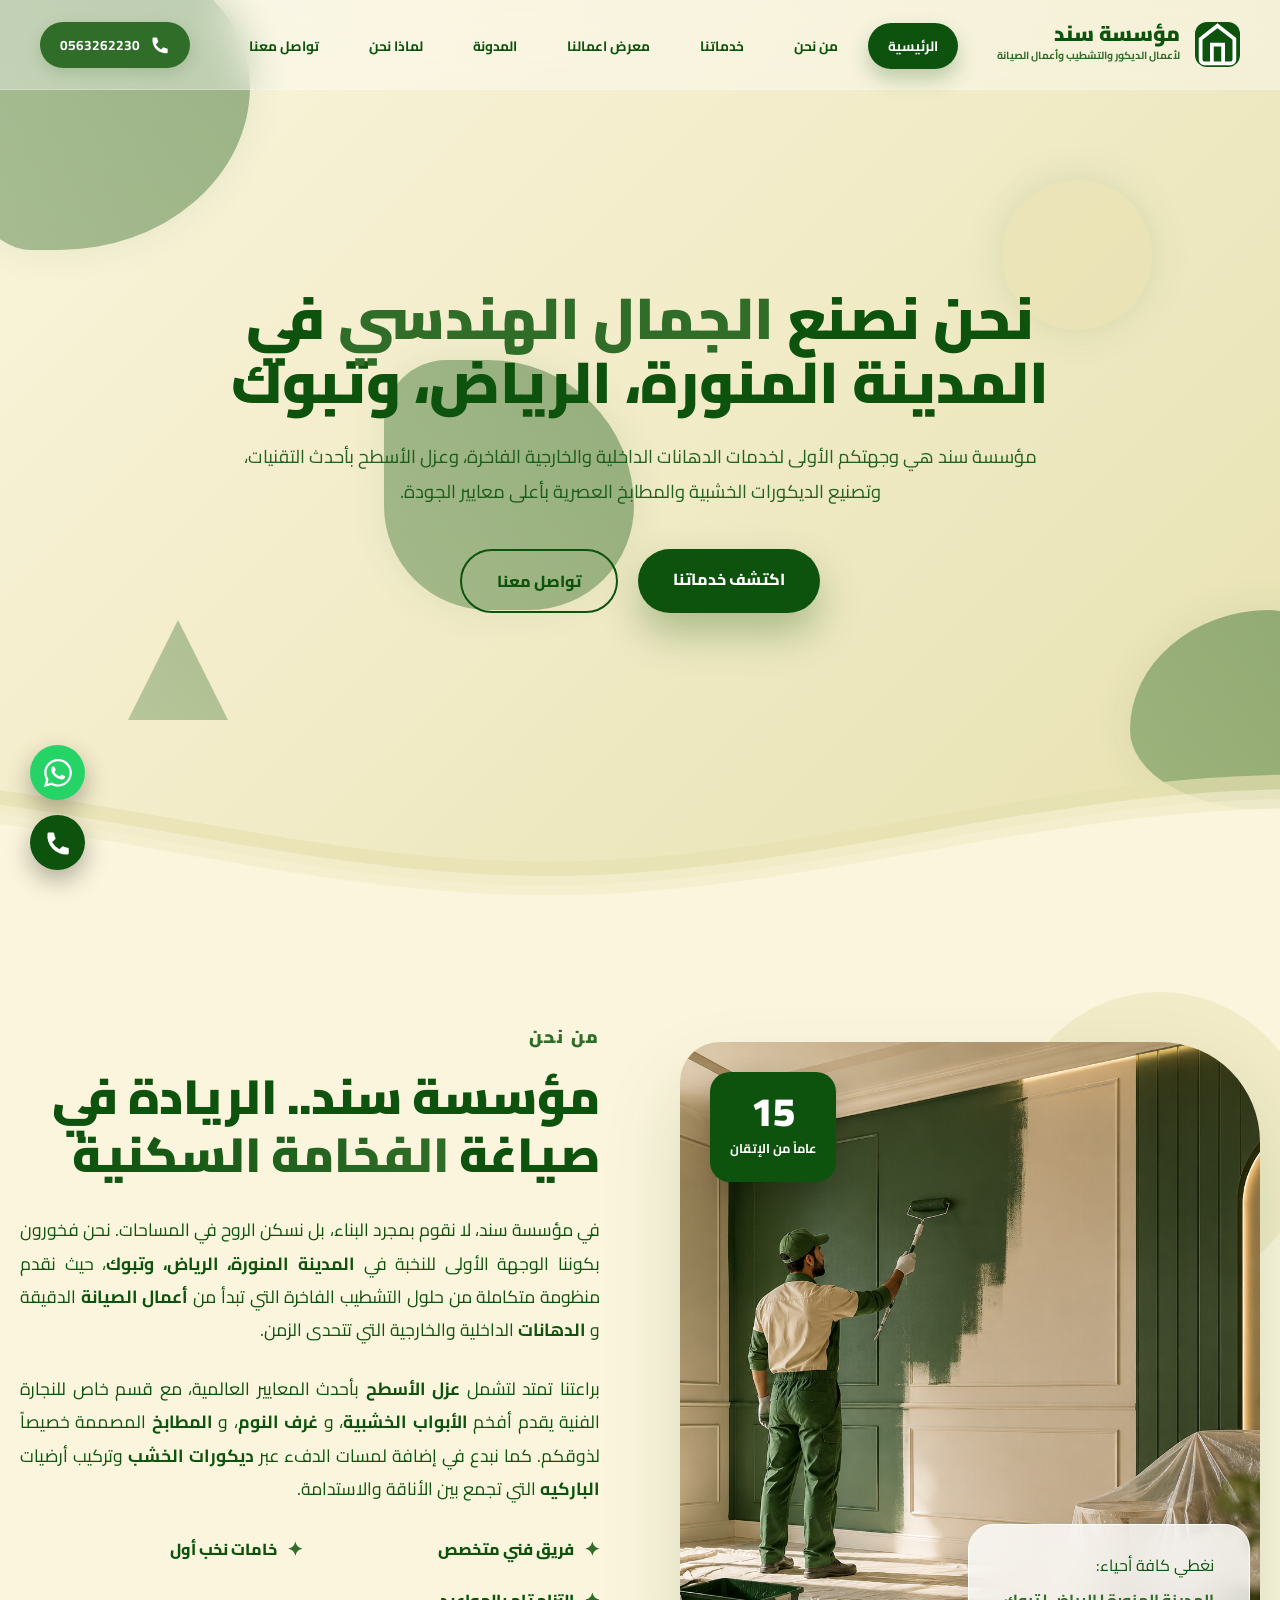
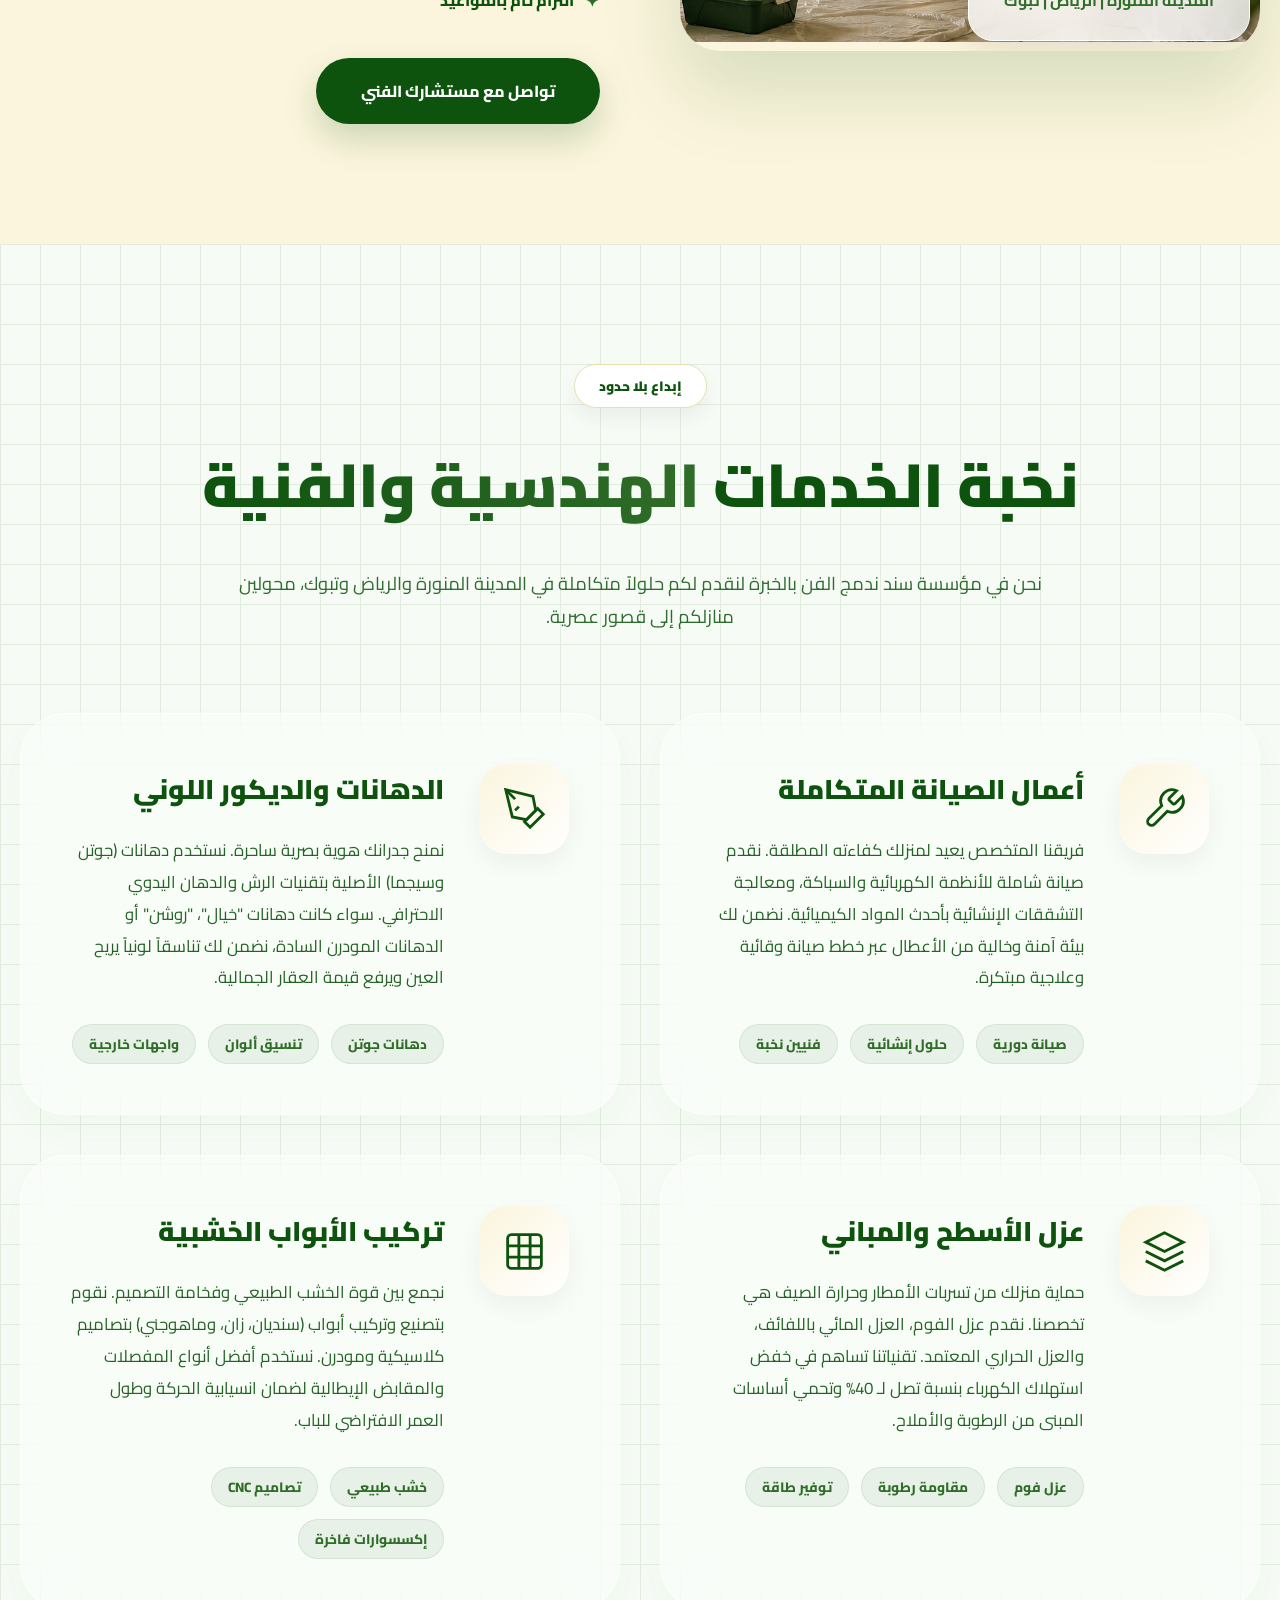
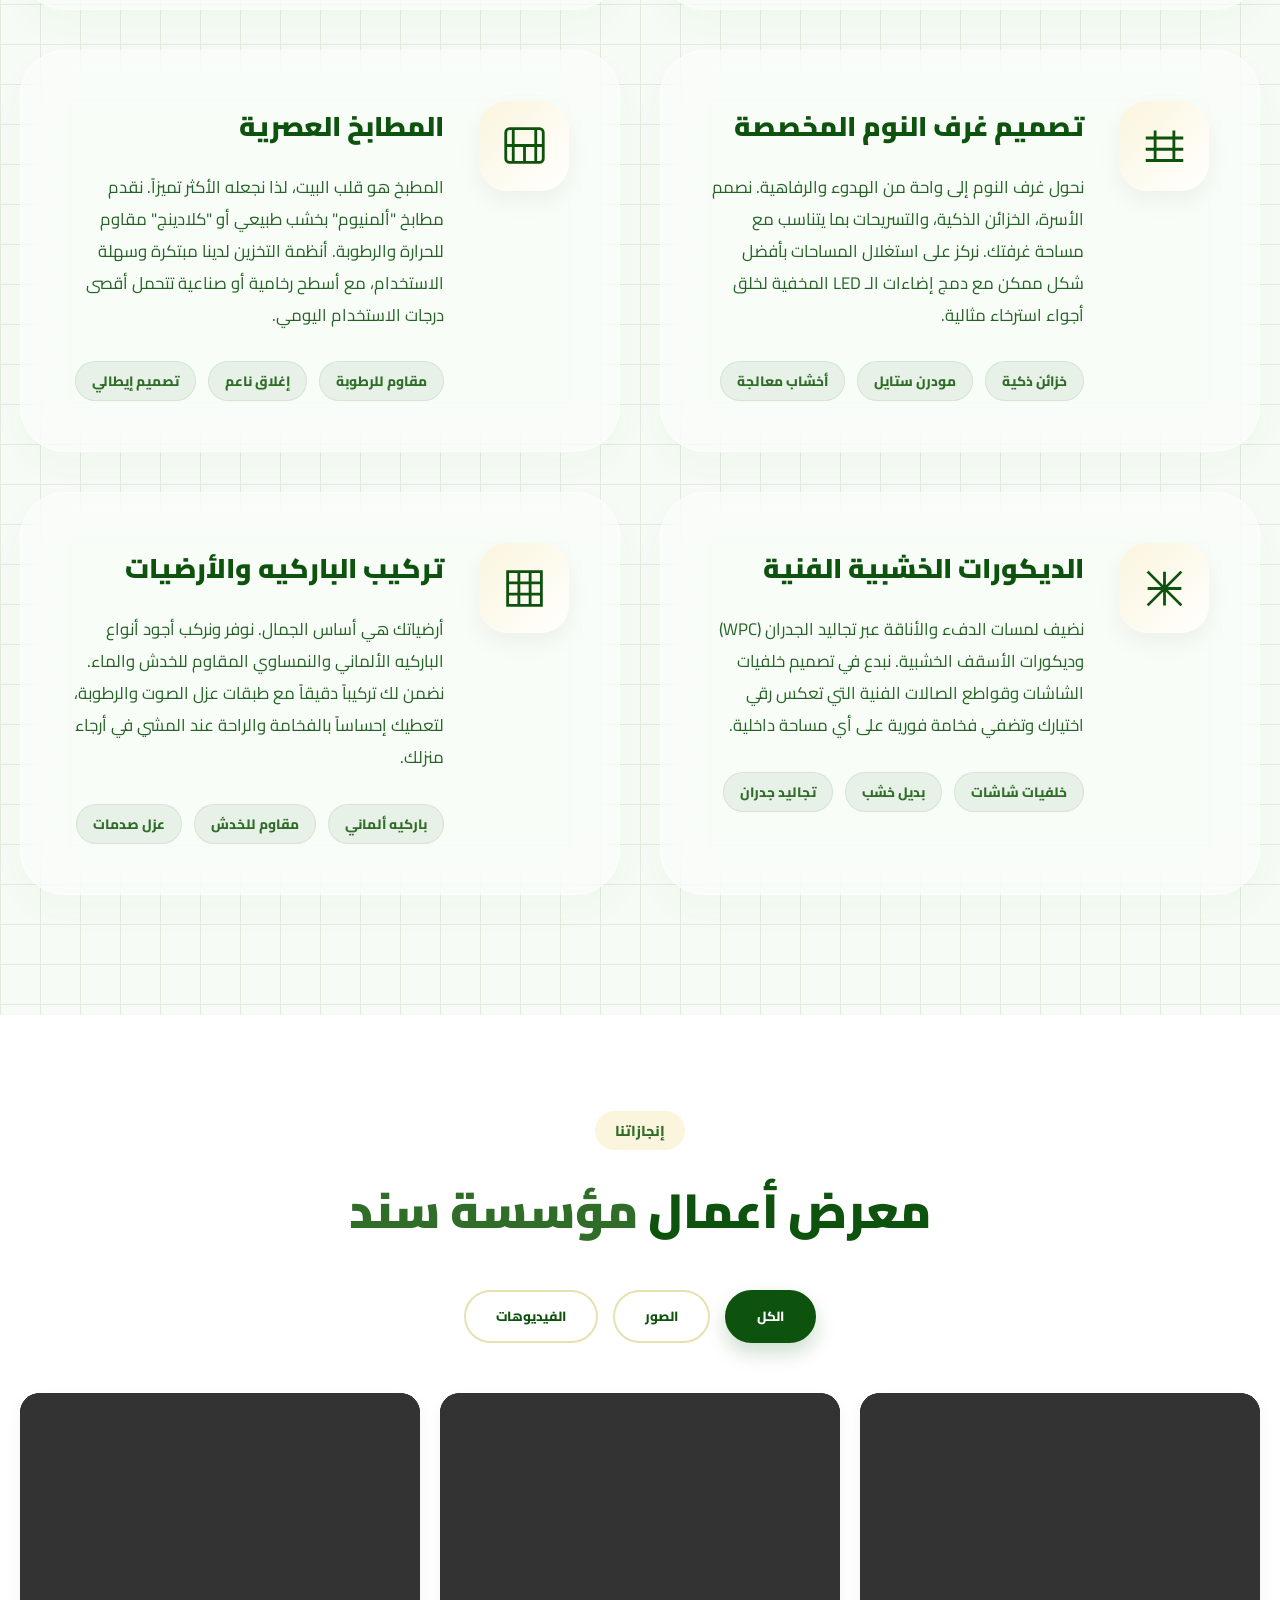
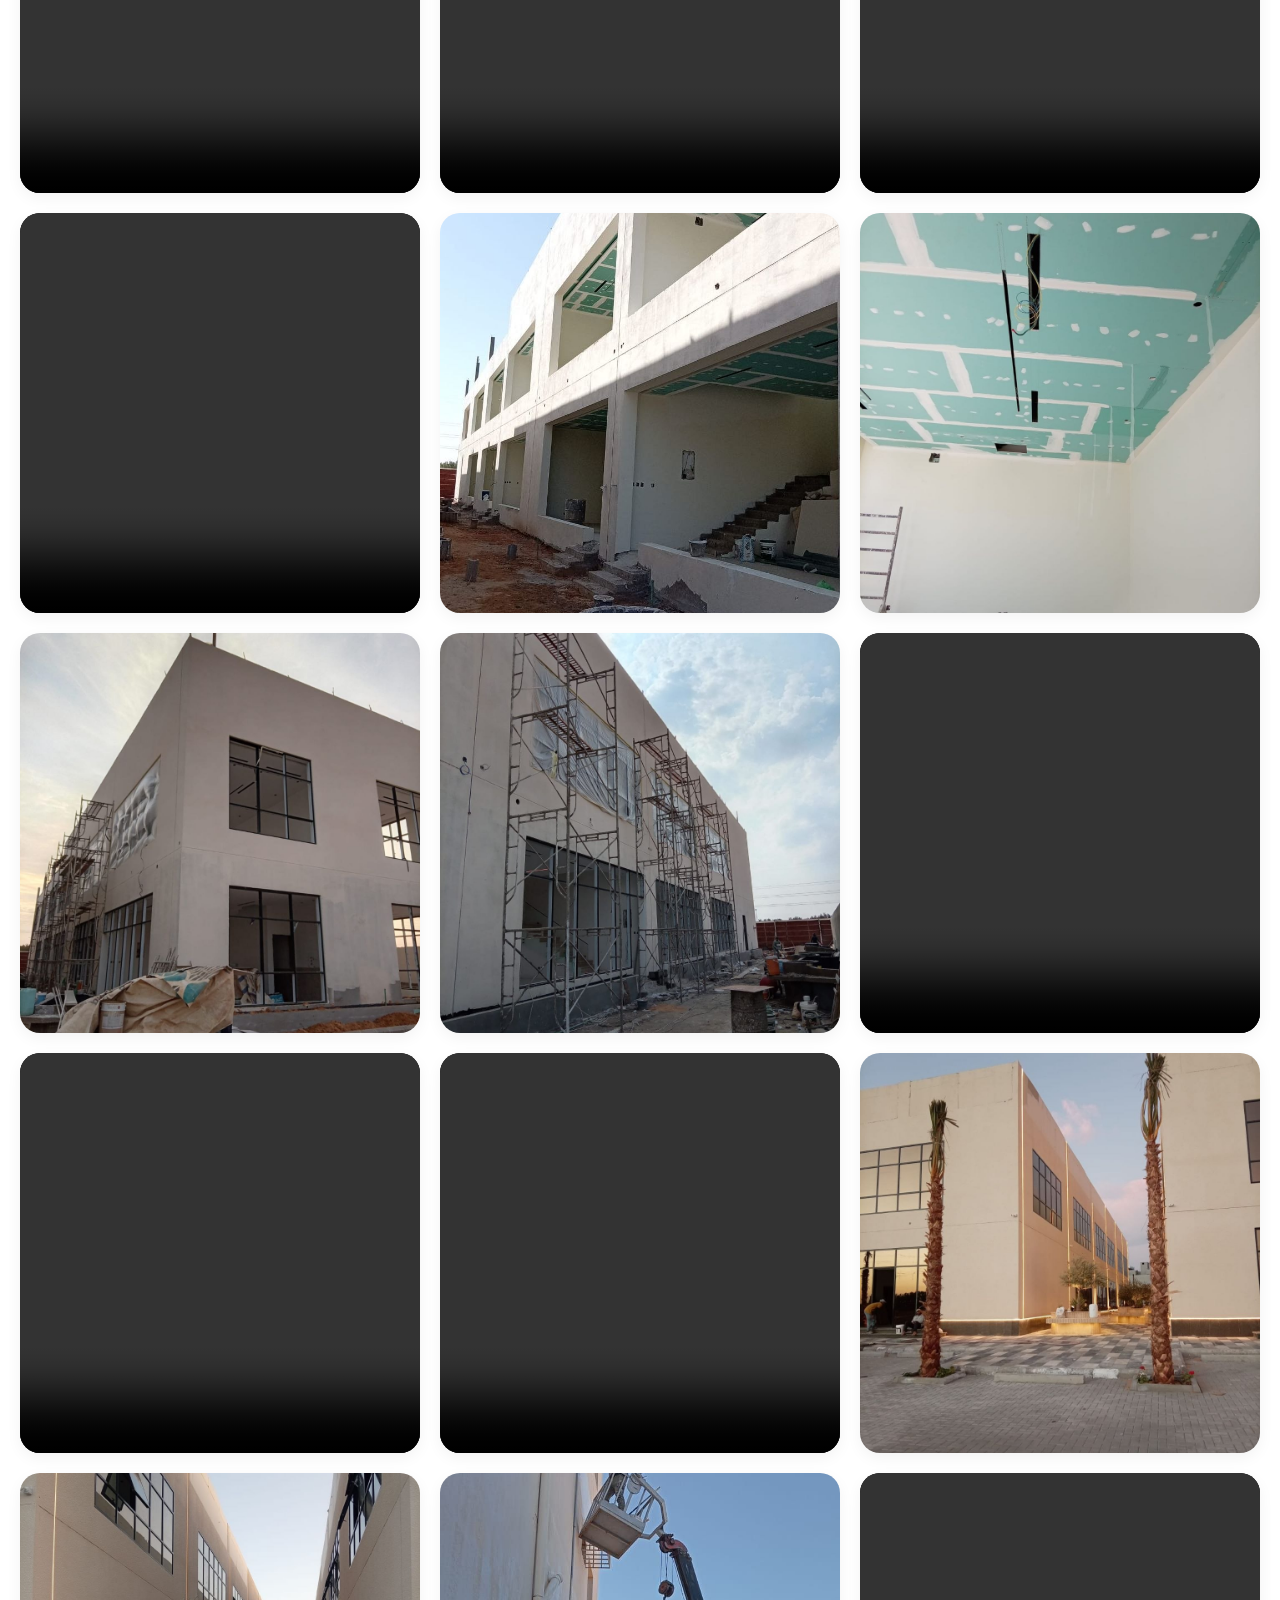
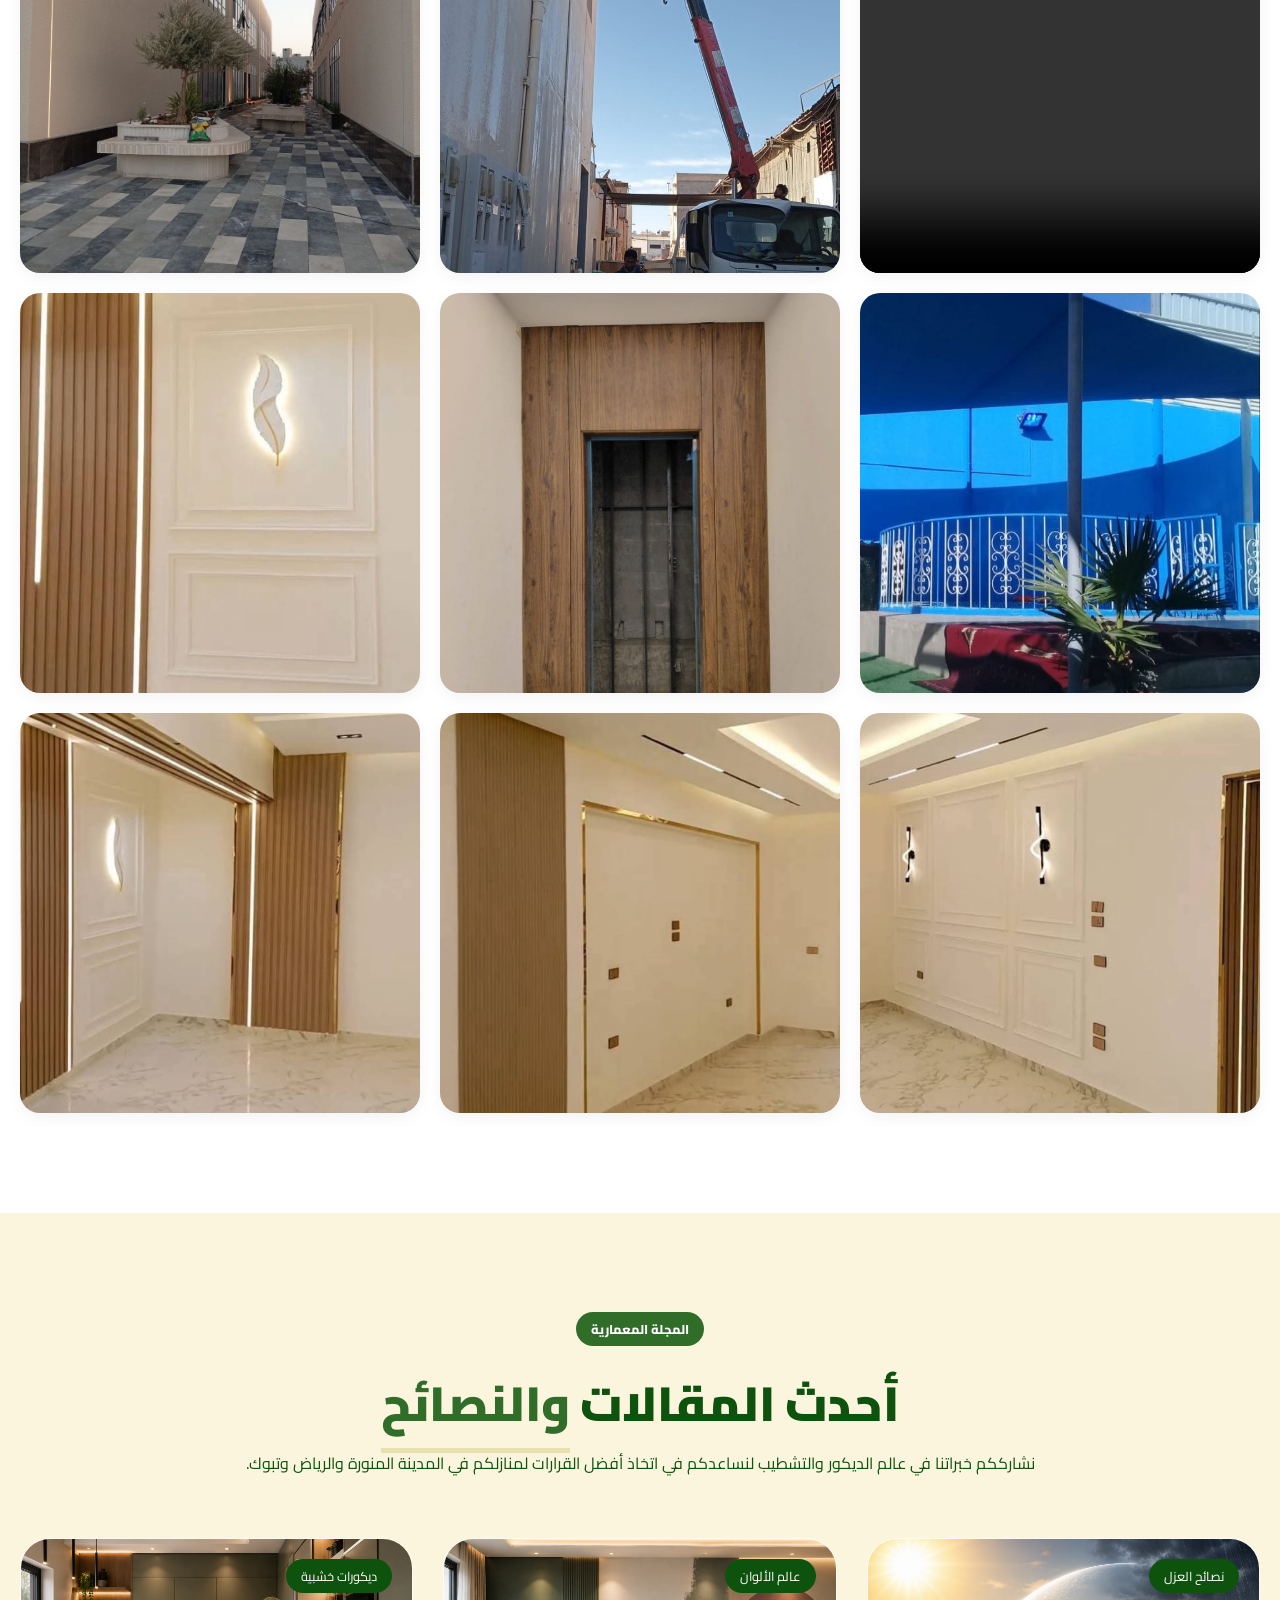
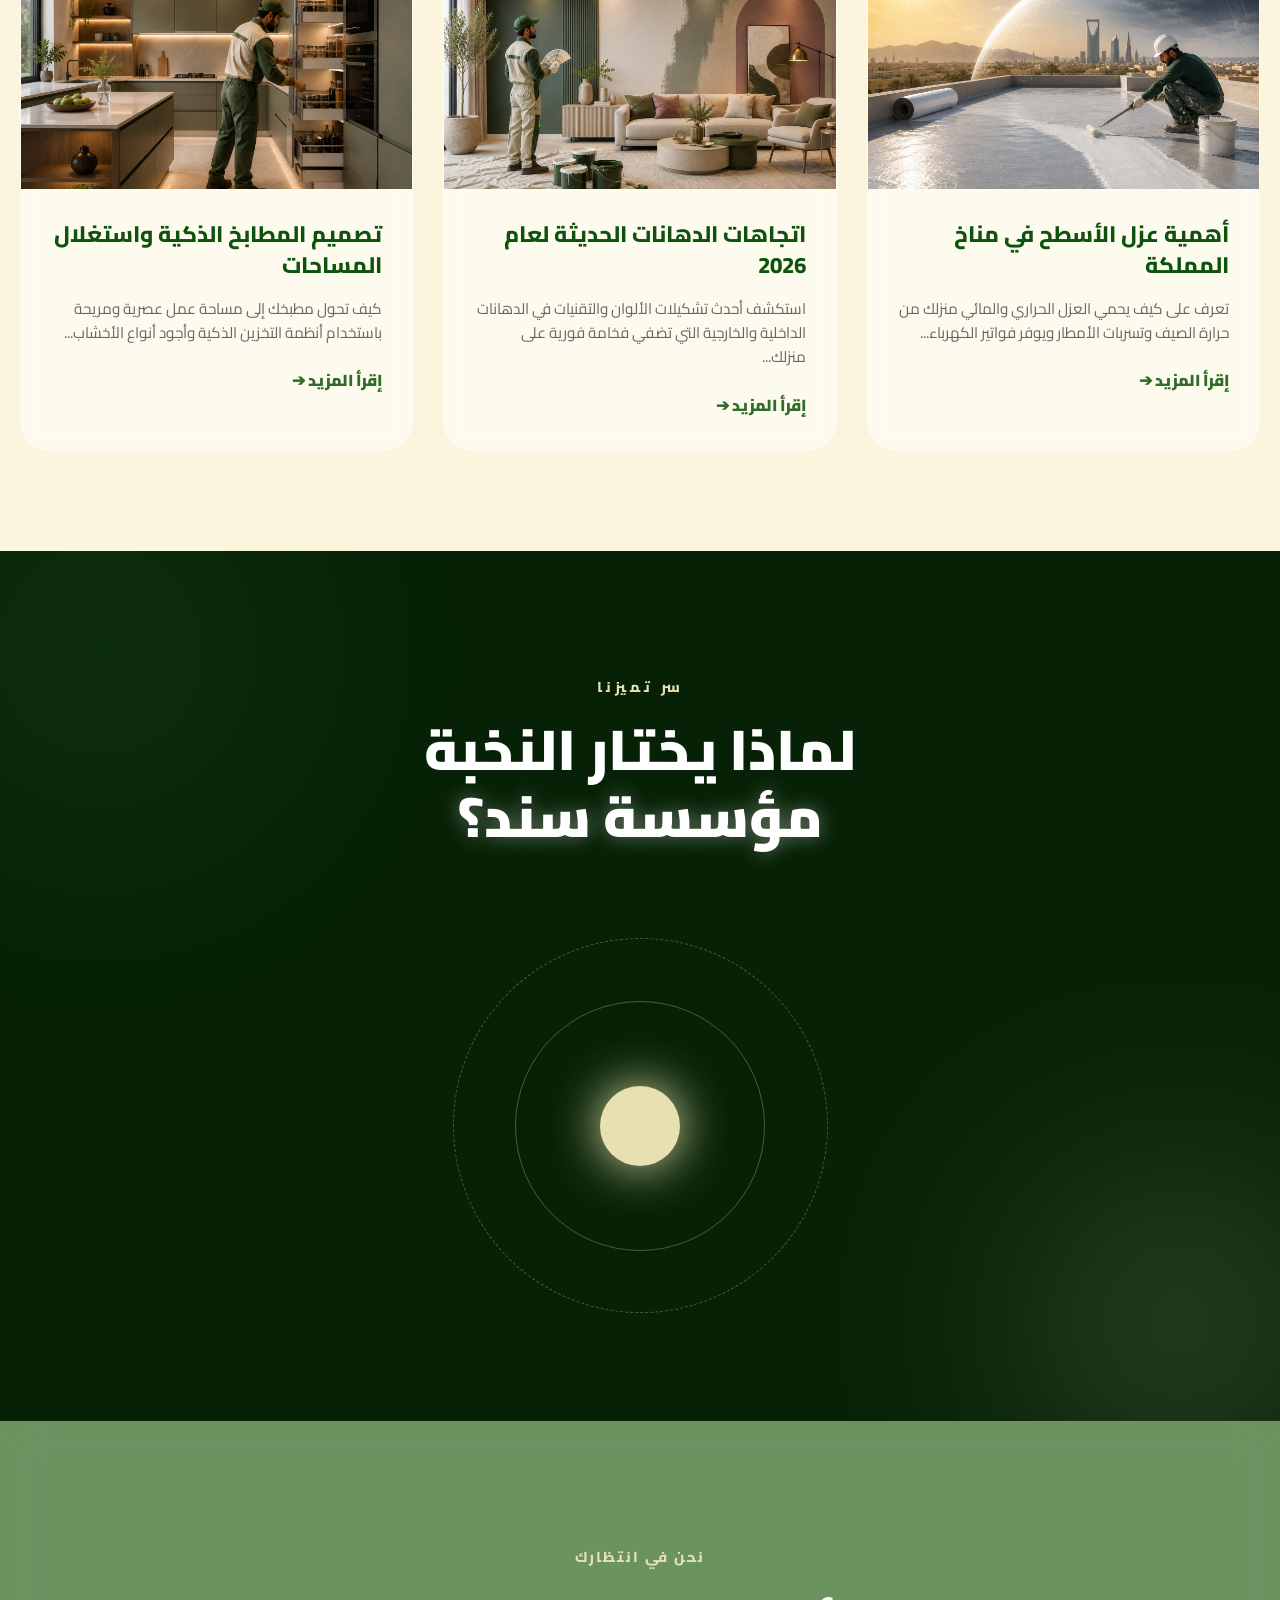
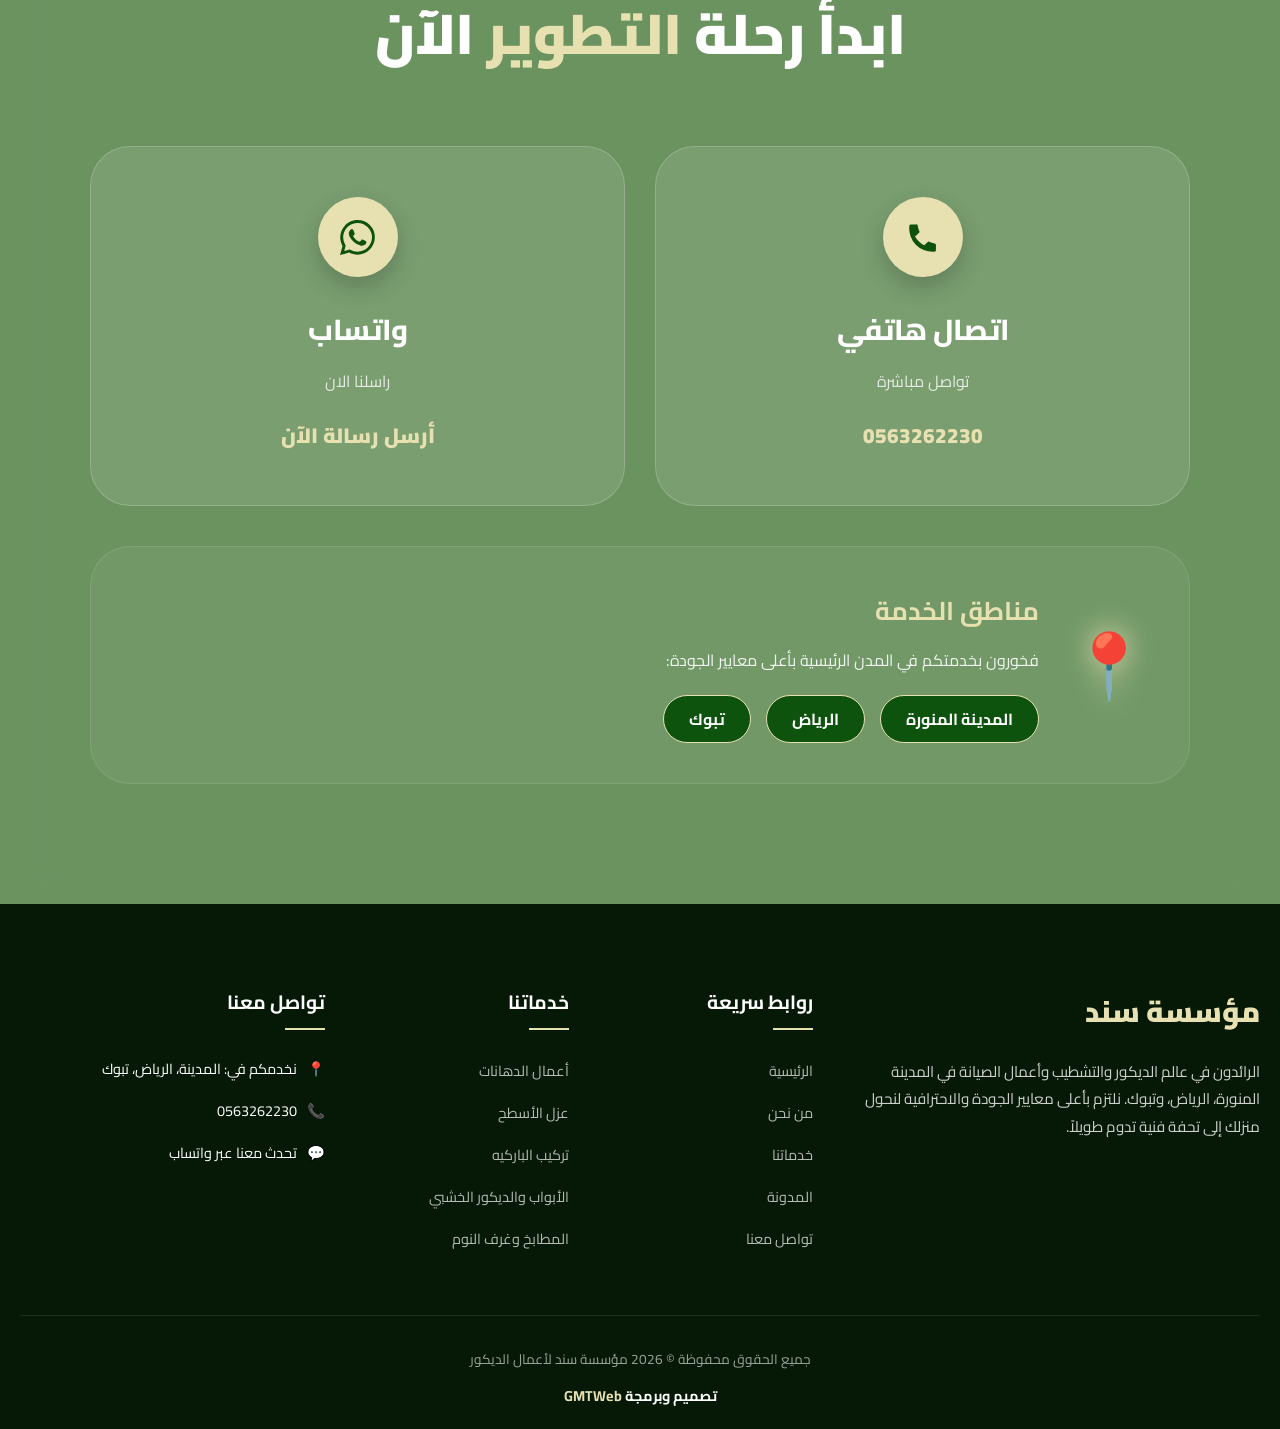
==== commit 47ed682f: "message" ====
--- a/index.html
+++ b/index.html
@@ -314,6 +314,11 @@
         <div class="gallery-grid">
             <div class="gallery-item" data-type="video">
                 <video controls preload="metadata">
+                    <source src="images/WhatsApp Video 2026-08-13 at 4.06.56 PM.mp4" type="video/mp4">
+                </video>
+            </div>
+            <div class="gallery-item" data-type="video">
+                <video controls preload="metadata">
                     <source src="images/document_6044280417366842848.mp4" type="video/mp4">
                 </video>
             </div>
@@ -373,6 +378,18 @@
             </div>
             <div class="gallery-item" data-type="image">
                 <img src="images/photo_6044280417826836858_y.jpg" alt="Gallery Image">
+            </div>
+            <div class="gallery-item" data-type="image">
+                <img src="images/WhatsApp Image 2026-08-13 at 4.06.55 PM (1).jpeg" alt="Gallery Image">
+            </div>
+            <div class="gallery-item" data-type="image">
+                <img src="images/WhatsApp Image 2026-08-13 at 4.06.55 PM.jpeg" alt="Gallery Image">
+            </div>
+            <div class="gallery-item" data-type="image">
+                <img src="images/WhatsApp Image 2026-08-13 at 4.06.55 PM (2).jpeg" alt="Gallery Image">
+            </div>
+            <div class="gallery-item" data-type="image">
+                <img src="images/WhatsApp Image 2026-08-13 at 4.06.56 PM.jpeg" alt="Gallery Image">
             </div>
         </div>
     </div>
